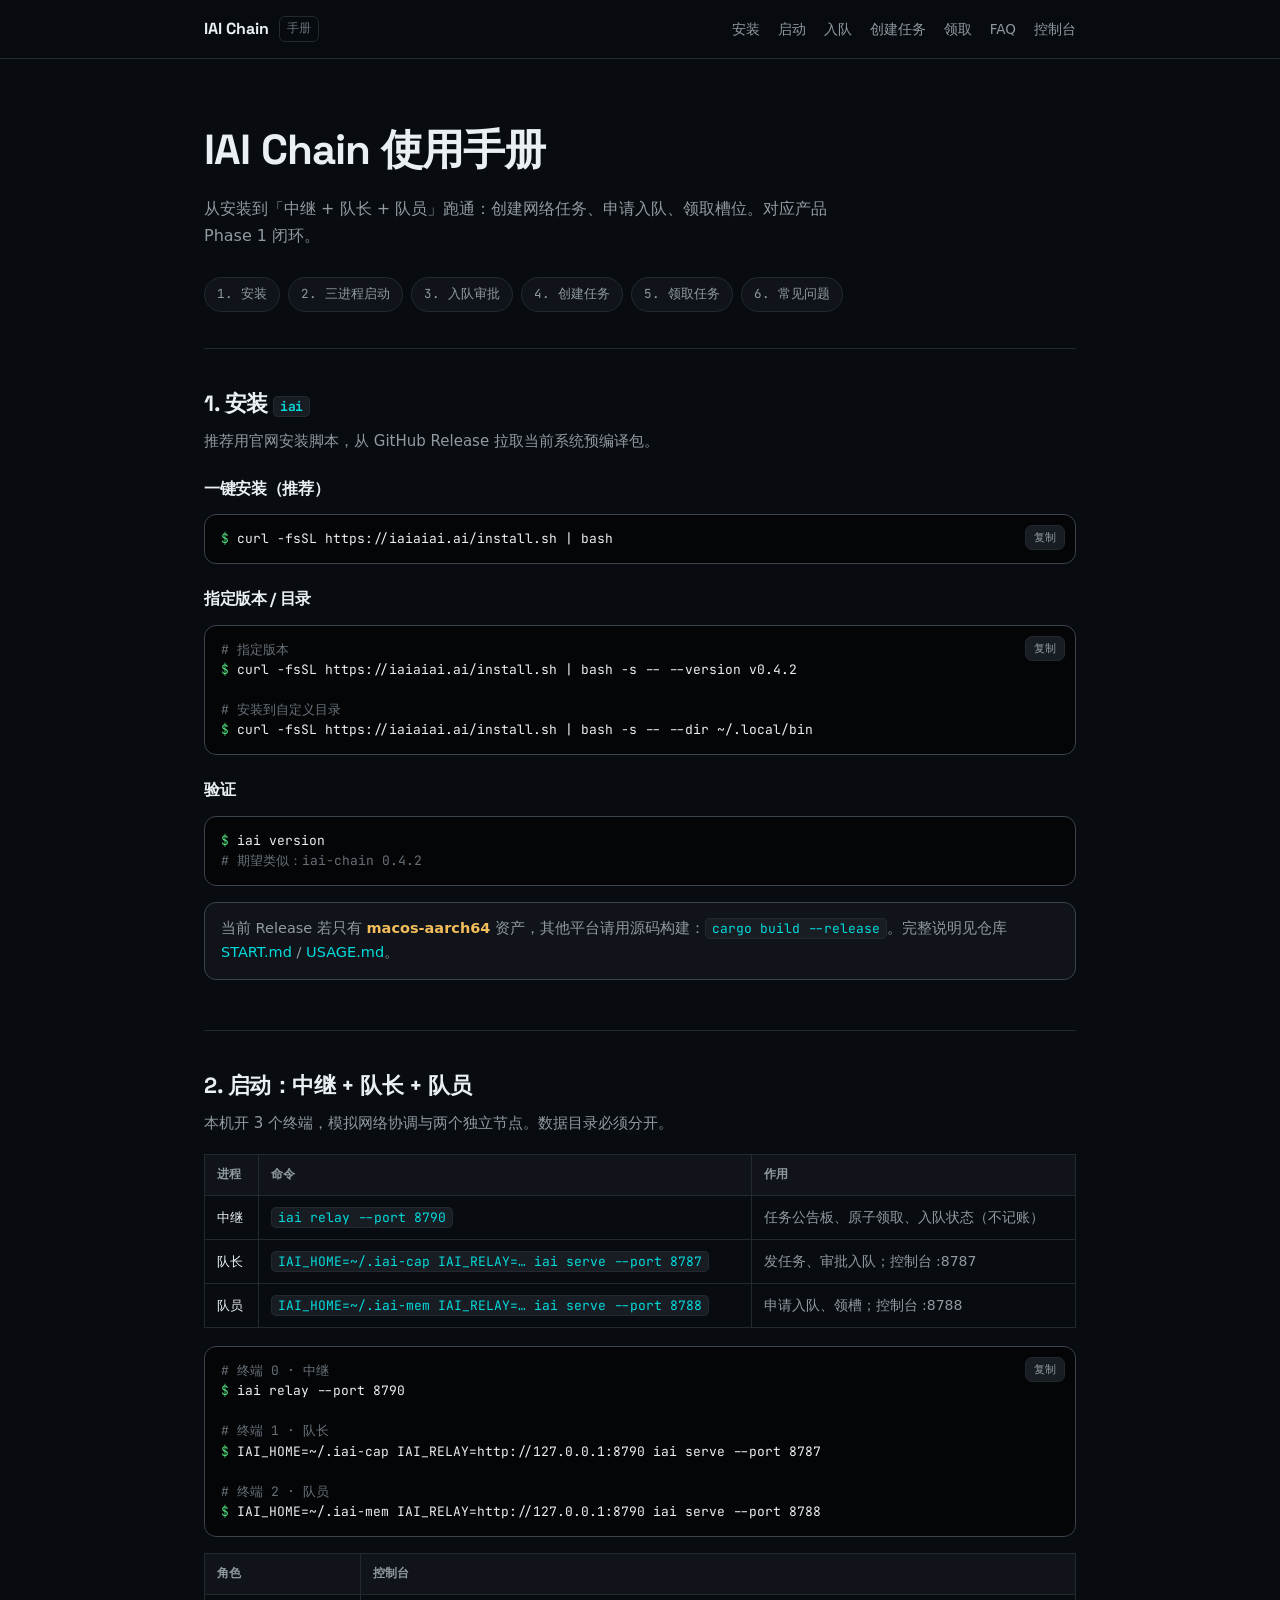
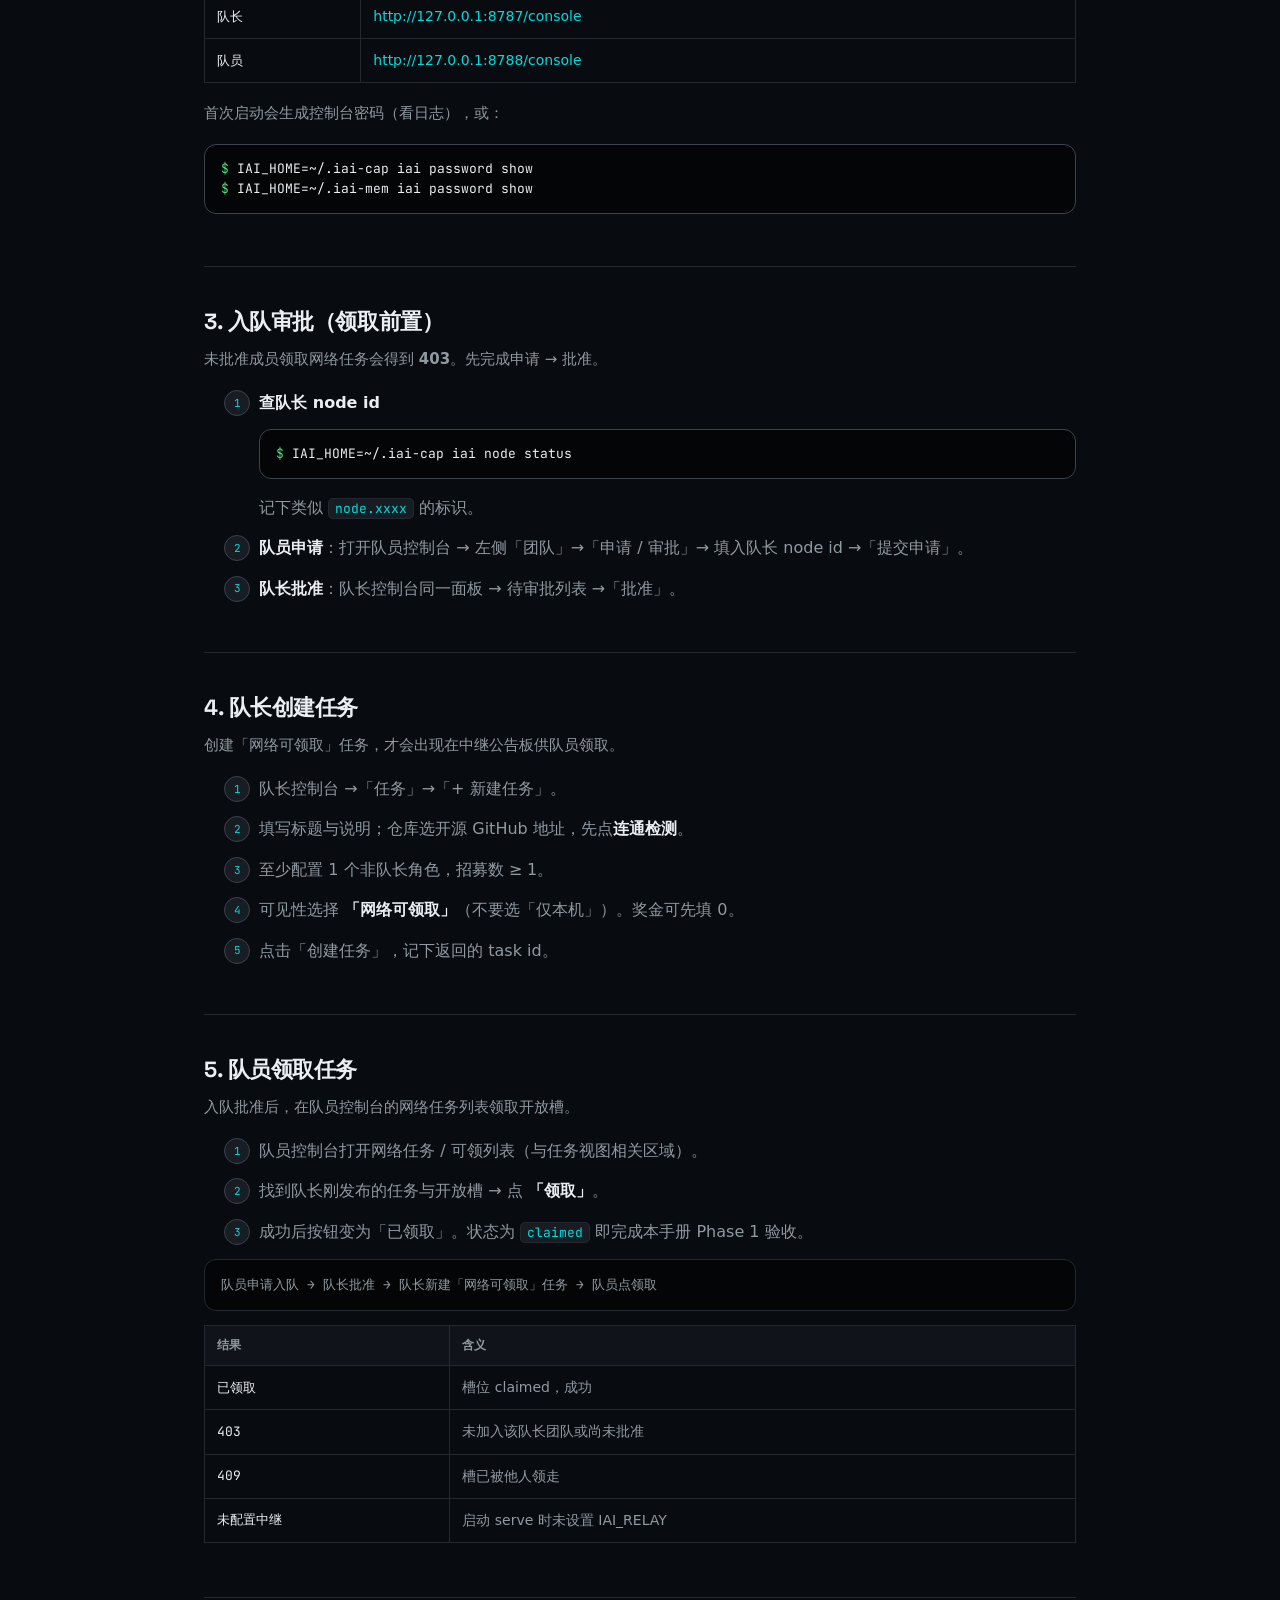
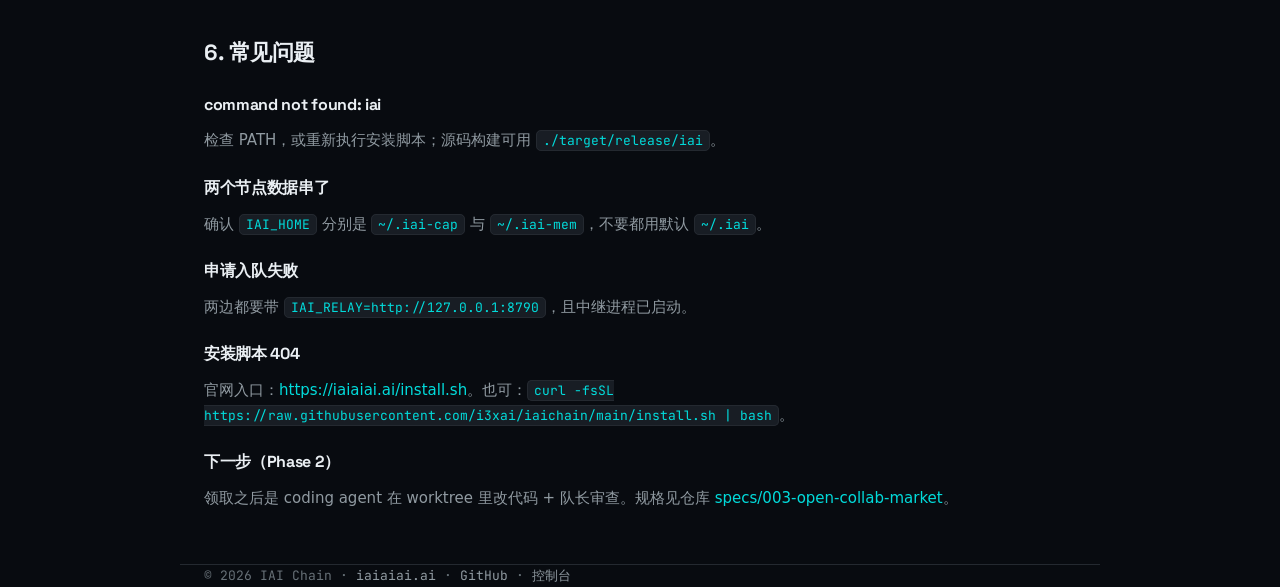
==== web/docs/index.html @ 1109150e "docs: 官网使用手册页 /docs/ 与阿里云部署脚本 Co-authored-by: Cursor <cursoragent@cursor.com>" ====
<!doctype html>
<html lang="zh-CN">
<head>
<meta charset="utf-8" />
<meta name="viewport" content="width=device-width, initial-scale=1" />
<title>使用手册 · IAI Chain</title>
<link rel="icon" type="image/x-icon" href="/favicon.ico">
<link rel="preconnect" href="https://fonts.googleapis.com">
<link rel="preconnect" href="https://fonts.gstatic.com" crossorigin>
<link href="https://fonts.googleapis.com/css2?family=Space+Grotesk:wght@500;600;700&family=JetBrains+Mono:wght@400;500;700&display=swap" rel="stylesheet">
<style>
:root{
  --bg:oklch(15% 0.012 255);--bg-deep:oklch(11% 0.01 255);--surface:oklch(19% 0.014 255);
  --surface-2:oklch(23% 0.016 255);--fg:oklch(95% 0.008 240);--muted:oklch(68% 0.015 240);
  --faint:oklch(54% 0.015 240);--border:oklch(28% 0.014 255);--border-bright:oklch(38% 0.02 255);
  --accent:oklch(80% 0.15 195);--gold:oklch(83% 0.13 80);--green:oklch(80% 0.18 150);
  --red:oklch(68% 0.19 25);
  --font-display:"Space Grotesk",-apple-system,BlinkMacSystemFont,"PingFang SC","Microsoft YaHei",system-ui,sans-serif;
  --font-body:-apple-system,BlinkMacSystemFont,"Segoe UI","PingFang SC","Microsoft YaHei",system-ui,sans-serif;
  --font-mono:"JetBrains Mono","SF Mono",ui-monospace,Menlo,Consolas,monospace;
  --maxw:920px;
}
*{box-sizing:border-box;margin:0;padding:0}
html{scroll-behavior:smooth}
body{background:var(--bg);color:var(--fg);font-family:var(--font-body);font-size:16px;line-height:1.65;-webkit-font-smoothing:antialiased}
a{color:var(--accent);text-decoration:none}
a:hover{filter:brightness(1.1)}
.wrap{max-width:var(--maxw);margin:0 auto;padding:0 24px}
.mono{font-family:var(--font-mono)}
h1,h2,h3{font-family:var(--font-display);font-weight:700;letter-spacing:-.02em}
header{position:sticky;top:0;z-index:20;backdrop-filter:blur(14px);background:oklch(15% 0.012 255 / .82);border-bottom:1px solid var(--border)}
nav{display:flex;align-items:center;gap:16px;height:58px}
.brand{display:flex;align-items:center;gap:10px;font-family:var(--font-display);font-weight:700;color:var(--fg)}
.brand span{color:var(--faint);font-size:12px;font-family:var(--font-mono);border:1px solid var(--border);border-radius:6px;padding:2px 7px;font-weight:500}
.nav-links{display:flex;gap:18px;margin-left:auto;flex-wrap:wrap}
.nav-links a{color:var(--muted);font-size:13.5px}
.nav-links a:hover{color:var(--fg)}
.hero{padding:56px 0 28px}
.hero h1{font-size:clamp(28px,5vw,42px);margin-bottom:12px}
.hero p{color:var(--muted);max-width:640px}
.toc{display:flex;flex-wrap:wrap;gap:8px;margin:28px 0 8px}
.toc a{font-size:12.5px;font-family:var(--font-mono);color:var(--muted);border:1px solid var(--border);border-radius:999px;padding:6px 12px;background:var(--surface)}
.toc a:hover{border-color:var(--accent);color:var(--accent)}
section{padding:36px 0;border-top:1px solid var(--border)}
section h2{font-size:22px;margin-bottom:8px}
section .lead{color:var(--muted);margin-bottom:18px;font-size:15px}
h3{font-size:16px;margin:22px 0 10px;color:var(--fg)}
ol,ul{padding-left:1.25rem;color:var(--muted);margin:10px 0}
li{margin:6px 0}
li strong{color:var(--fg);font-weight:600}
pre,code{font-family:var(--font-mono)}
pre{background:var(--bg-deep);border:1px solid var(--border-bright);border-radius:12px;padding:14px 16px;overflow-x:auto;font-size:13px;line-height:1.55;color:var(--fg);margin:12px 0 16px;position:relative}
pre .pmt{color:var(--green)}
pre .cmt{color:var(--faint)}
code.inline{background:var(--surface-2);border:1px solid var(--border);border-radius:5px;padding:1px 6px;font-size:13px;color:var(--accent)}
.table{width:100%;border-collapse:collapse;font-size:14px;margin:12px 0 18px}
.table th,.table td{border:1px solid var(--border);padding:10px 12px;text-align:left}
.table th{background:var(--surface);color:var(--muted);font-weight:600;font-size:12px;font-family:var(--font-mono)}
.table td{color:var(--muted)}
.table td:first-child{color:var(--fg);font-family:var(--font-mono);font-size:13px;white-space:nowrap}
.callout{border:1px solid var(--border-bright);background:var(--surface);border-radius:12px;padding:14px 16px;margin:14px 0;color:var(--muted);font-size:14.5px}
.callout strong{color:var(--gold)}
.steps{counter-reset:step}
.steps li{list-style:none;position:relative;padding-left:2.2rem;margin:14px 0}
.steps li::before{counter-increment:step;content:counter(step);position:absolute;left:0;top:0;width:1.5rem;height:1.5rem;border-radius:50%;background:var(--surface-2);border:1px solid var(--border-bright);display:flex;align-items:center;justify-content:center;font-family:var(--font-mono);font-size:11px;color:var(--accent)}
.flow{font-family:var(--font-mono);font-size:13px;color:var(--muted);background:var(--bg-deep);border:1px solid var(--border);border-radius:12px;padding:14px 16px;margin:14px 0;overflow-x:auto;white-space:pre}
footer{border-top:1px solid var(--border);padding:28px 0 48px;color:var(--faint);font-size:13px;font-family:var(--font-mono)}
footer a{color:var(--muted)}
.copy-btn{position:absolute;top:10px;right:10px;background:var(--surface-2);border:1px solid var(--border);color:var(--muted);border-radius:7px;padding:4px 8px;font-size:11px;font-family:var(--font-mono);cursor:pointer}
.copy-btn:hover{color:var(--accent);border-color:var(--accent)}
@media(max-width:720px){.nav-links{display:none}}
</style>
</head>
<body>
<header>
  <nav class="wrap">
    <a class="brand" href="/">IAI Chain <span>手册</span></a>
    <div class="nav-links">
      <a href="#install">安装</a>
      <a href="#start">启动</a>
      <a href="#join">入队</a>
      <a href="#create">创建任务</a>
      <a href="#claim">领取</a>
      <a href="#faq">FAQ</a>
      <a href="/console">控制台</a>
    </div>
  </nav>
</header>

<main class="wrap">
  <div class="hero">
    <h1>IAI Chain 使用手册</h1>
    <p>从安装到「中继 + 队长 + 队员」跑通：创建网络任务、申请入队、领取槽位。对应产品 Phase 1 闭环。</p>
    <div class="toc">
      <a href="#install">1. 安装</a>
      <a href="#start">2. 三进程启动</a>
      <a href="#join">3. 入队审批</a>
      <a href="#create">4. 创建任务</a>
      <a href="#claim">5. 领取任务</a>
      <a href="#faq">6. 常见问题</a>
    </div>
  </div>

  <section id="install">
    <h2>1. 安装 <code class="inline">iai</code></h2>
    <p class="lead">推荐用官网安装脚本，从 GitHub Release 拉取当前系统预编译包。</p>

    <h3>一键安装（推荐）</h3>
<pre><button class="copy-btn" type="button" data-copy="curl -fsSL https://iaiaiai.ai/install.sh | bash">复制</button><span class="pmt">$</span> curl -fsSL https://iaiaiai.ai/install.sh | bash</pre>

    <h3>指定版本 / 目录</h3>
<pre><button class="copy-btn" type="button" data-copy="curl -fsSL https://iaiaiai.ai/install.sh | bash -s -- --version v0.4.2">复制</button><span class="cmt"># 指定版本</span>
<span class="pmt">$</span> curl -fsSL https://iaiaiai.ai/install.sh | bash -s -- --version v0.4.2

<span class="cmt"># 安装到自定义目录</span>
<span class="pmt">$</span> curl -fsSL https://iaiaiai.ai/install.sh | bash -s -- --dir ~/.local/bin</pre>

    <h3>验证</h3>
<pre><span class="pmt">$</span> iai version
<span class="cmt"># 期望类似：iai-chain 0.4.2</span></pre>

    <div class="callout">当前 Release 若只有 <strong>macos-aarch64</strong> 资产，其他平台请用源码构建：<code class="inline">cargo build --release</code>。完整说明见仓库 <a href="https://github.com/i3xai/iaichain/blob/main/START.md">START.md</a> / <a href="https://github.com/i3xai/iaichain/blob/main/USAGE.md">USAGE.md</a>。</div>
  </section>

  <section id="start">
    <h2>2. 启动：中继 + 队长 + 队员</h2>
    <p class="lead">本机开 3 个终端，模拟网络协调与两个独立节点。数据目录必须分开。</p>

    <table class="table">
      <thead><tr><th>进程</th><th>命令</th><th>作用</th></tr></thead>
      <tbody>
        <tr><td>中继</td><td><code class="inline">iai relay --port 8790</code></td><td>任务公告板、原子领取、入队状态（不记账）</td></tr>
        <tr><td>队长</td><td><code class="inline">IAI_HOME=~/.iai-cap IAI_RELAY=… iai serve --port 8787</code></td><td>发任务、审批入队；控制台 :8787</td></tr>
        <tr><td>队员</td><td><code class="inline">IAI_HOME=~/.iai-mem IAI_RELAY=… iai serve --port 8788</code></td><td>申请入队、领槽；控制台 :8788</td></tr>
      </tbody>
    </table>

<pre><button class="copy-btn" type="button" data-copy="iai relay --port 8790">复制</button><span class="cmt"># 终端 0 · 中继</span>
<span class="pmt">$</span> iai relay --port 8790

<span class="cmt"># 终端 1 · 队长</span>
<span class="pmt">$</span> IAI_HOME=~/.iai-cap IAI_RELAY=http://127.0.0.1:8790 iai serve --port 8787

<span class="cmt"># 终端 2 · 队员</span>
<span class="pmt">$</span> IAI_HOME=~/.iai-mem IAI_RELAY=http://127.0.0.1:8790 iai serve --port 8788</pre>

    <table class="table">
      <thead><tr><th>角色</th><th>控制台</th></tr></thead>
      <tbody>
        <tr><td>队长</td><td><a href="http://127.0.0.1:8787/console">http://127.0.0.1:8787/console</a></td></tr>
        <tr><td>队员</td><td><a href="http://127.0.0.1:8788/console">http://127.0.0.1:8788/console</a></td></tr>
      </tbody>
    </table>

    <p class="lead" style="margin-top:8px">首次启动会生成控制台密码（看日志），或：</p>
<pre><span class="pmt">$</span> IAI_HOME=~/.iai-cap iai password show
<span class="pmt">$</span> IAI_HOME=~/.iai-mem iai password show</pre>
  </section>

  <section id="join">
    <h2>3. 入队审批（领取前置）</h2>
    <p class="lead">未批准成员领取网络任务会得到 <strong>403</strong>。先完成申请 → 批准。</p>
    <ol class="steps">
      <li><strong>查队长 node id</strong>
<pre><span class="pmt">$</span> IAI_HOME=~/.iai-cap iai node status</pre>
        记下类似 <code class="inline">node.xxxx</code> 的标识。
      </li>
      <li><strong>队员申请</strong>：打开队员控制台 → 左侧「团队」→「申请 / 审批」→ 填入队长 node id →「提交申请」。</li>
      <li><strong>队长批准</strong>：队长控制台同一面板 → 待审批列表 →「批准」。</li>
    </ol>
  </section>

  <section id="create">
    <h2>4. 队长创建任务</h2>
    <p class="lead">创建「网络可领取」任务，才会出现在中继公告板供队员领取。</p>
    <ol class="steps">
      <li>队长控制台 →「任务」→「+ 新建任务」。</li>
      <li>填写标题与说明；仓库选开源 GitHub 地址，先点<strong>连通检测</strong>。</li>
      <li>至少配置 1 个非队长角色，招募数 ≥ 1。</li>
      <li>可见性选择 <strong>「网络可领取」</strong>（不要选「仅本机」）。奖金可先填 0。</li>
      <li>点击「创建任务」，记下返回的 task id。</li>
    </ol>
  </section>

  <section id="claim">
    <h2>5. 队员领取任务</h2>
    <p class="lead">入队批准后，在队员控制台的网络任务列表领取开放槽。</p>
    <ol class="steps">
      <li>队员控制台打开网络任务 / 可领列表（与任务视图相关区域）。</li>
      <li>找到队长刚发布的任务与开放槽 → 点 <strong>「领取」</strong>。</li>
      <li>成功后按钮变为「已领取」。状态为 <code class="inline">claimed</code> 即完成本手册 Phase 1 验收。</li>
    </ol>

    <div class="flow">队员申请入队 → 队长批准 → 队长新建「网络可领取」任务 → 队员点领取</div>

    <table class="table">
      <thead><tr><th>结果</th><th>含义</th></tr></thead>
      <tbody>
        <tr><td>已领取</td><td>槽位 claimed，成功</td></tr>
        <tr><td>403</td><td>未加入该队长团队或尚未批准</td></tr>
        <tr><td>409</td><td>槽已被他人领走</td></tr>
        <tr><td>未配置中继</td><td>启动 serve 时未设置 IAI_RELAY</td></tr>
      </tbody>
    </table>
  </section>

  <section id="faq">
    <h2>6. 常见问题</h2>
    <h3>command not found: iai</h3>
    <p class="lead">检查 PATH，或重新执行安装脚本；源码构建可用 <code class="inline">./target/release/iai</code>。</p>

    <h3>两个节点数据串了</h3>
    <p class="lead">确认 <code class="inline">IAI_HOME</code> 分别是 <code class="inline">~/.iai-cap</code> 与 <code class="inline">~/.iai-mem</code>，不要都用默认 <code class="inline">~/.iai</code>。</p>

    <h3>申请入队失败</h3>
    <p class="lead">两边都要带 <code class="inline">IAI_RELAY=http://127.0.0.1:8790</code>，且中继进程已启动。</p>

    <h3>安装脚本 404</h3>
    <p class="lead">官网入口：<a href="https://iaiaiai.ai/install.sh">https://iaiaiai.ai/install.sh</a>。也可：<code class="inline">curl -fsSL https://raw.githubusercontent.com/i3xai/iaichain/main/install.sh | bash</code>。</p>

    <h3>下一步（Phase 2）</h3>
    <p class="lead">领取之后是 coding agent 在 worktree 里改代码 + 队长审查。规格见仓库 <a href="https://github.com/i3xai/iaichain/tree/main/specs/003-open-collab-market">specs/003-open-collab-market</a>。</p>
  </section>
</main>

<footer class="wrap">
  <div>© 2026 IAI Chain · <a href="/">iaiaiai.ai</a> · <a href="https://github.com/i3xai/iaichain">GitHub</a> · <a href="/console">控制台</a></div>
</footer>

<script>
document.querySelectorAll(".copy-btn").forEach(function (btn) {
  btn.addEventListener("click", function () {
    var t = btn.getAttribute("data-copy") || "";
    navigator.clipboard.writeText(t).then(function () {
      var old = btn.textContent;
      btn.textContent = "已复制";
      setTimeout(function () { btn.textContent = old; }, 1200);
    });
  });
});
</script>
</body>
</html>
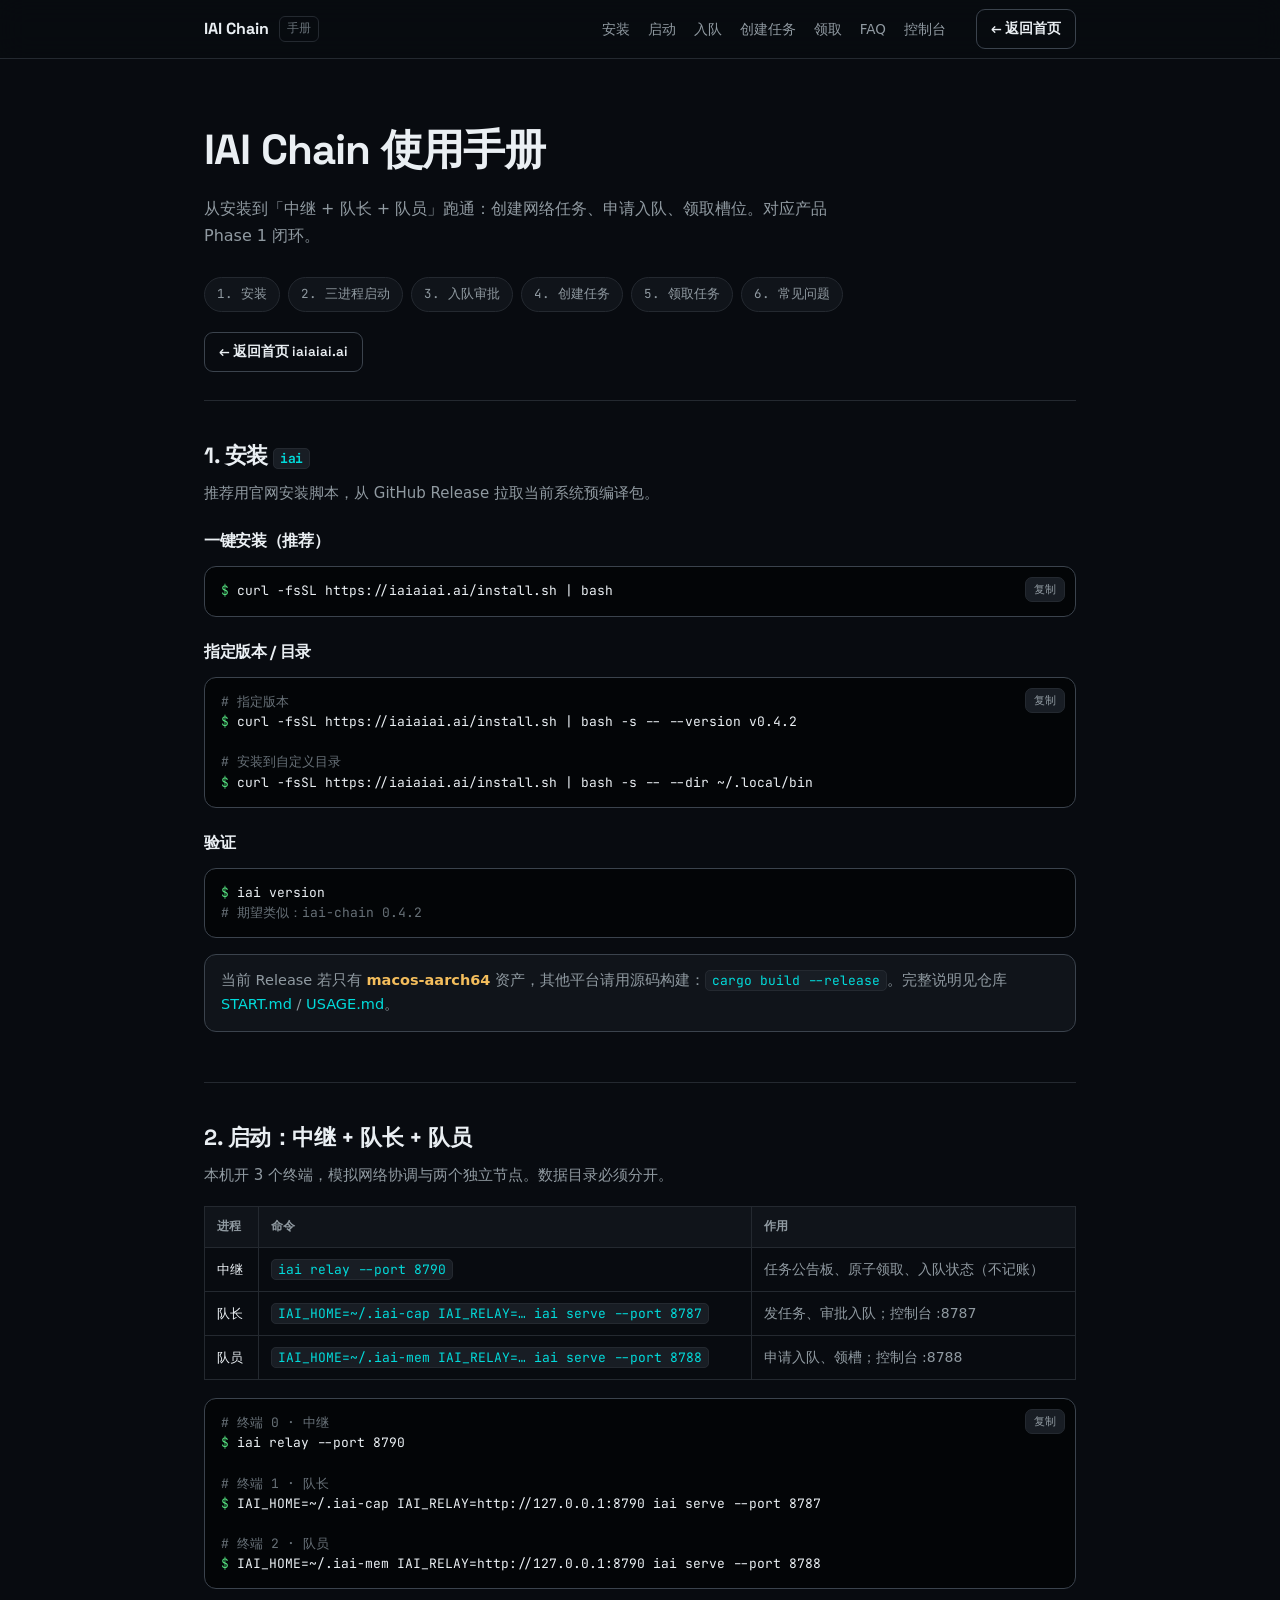
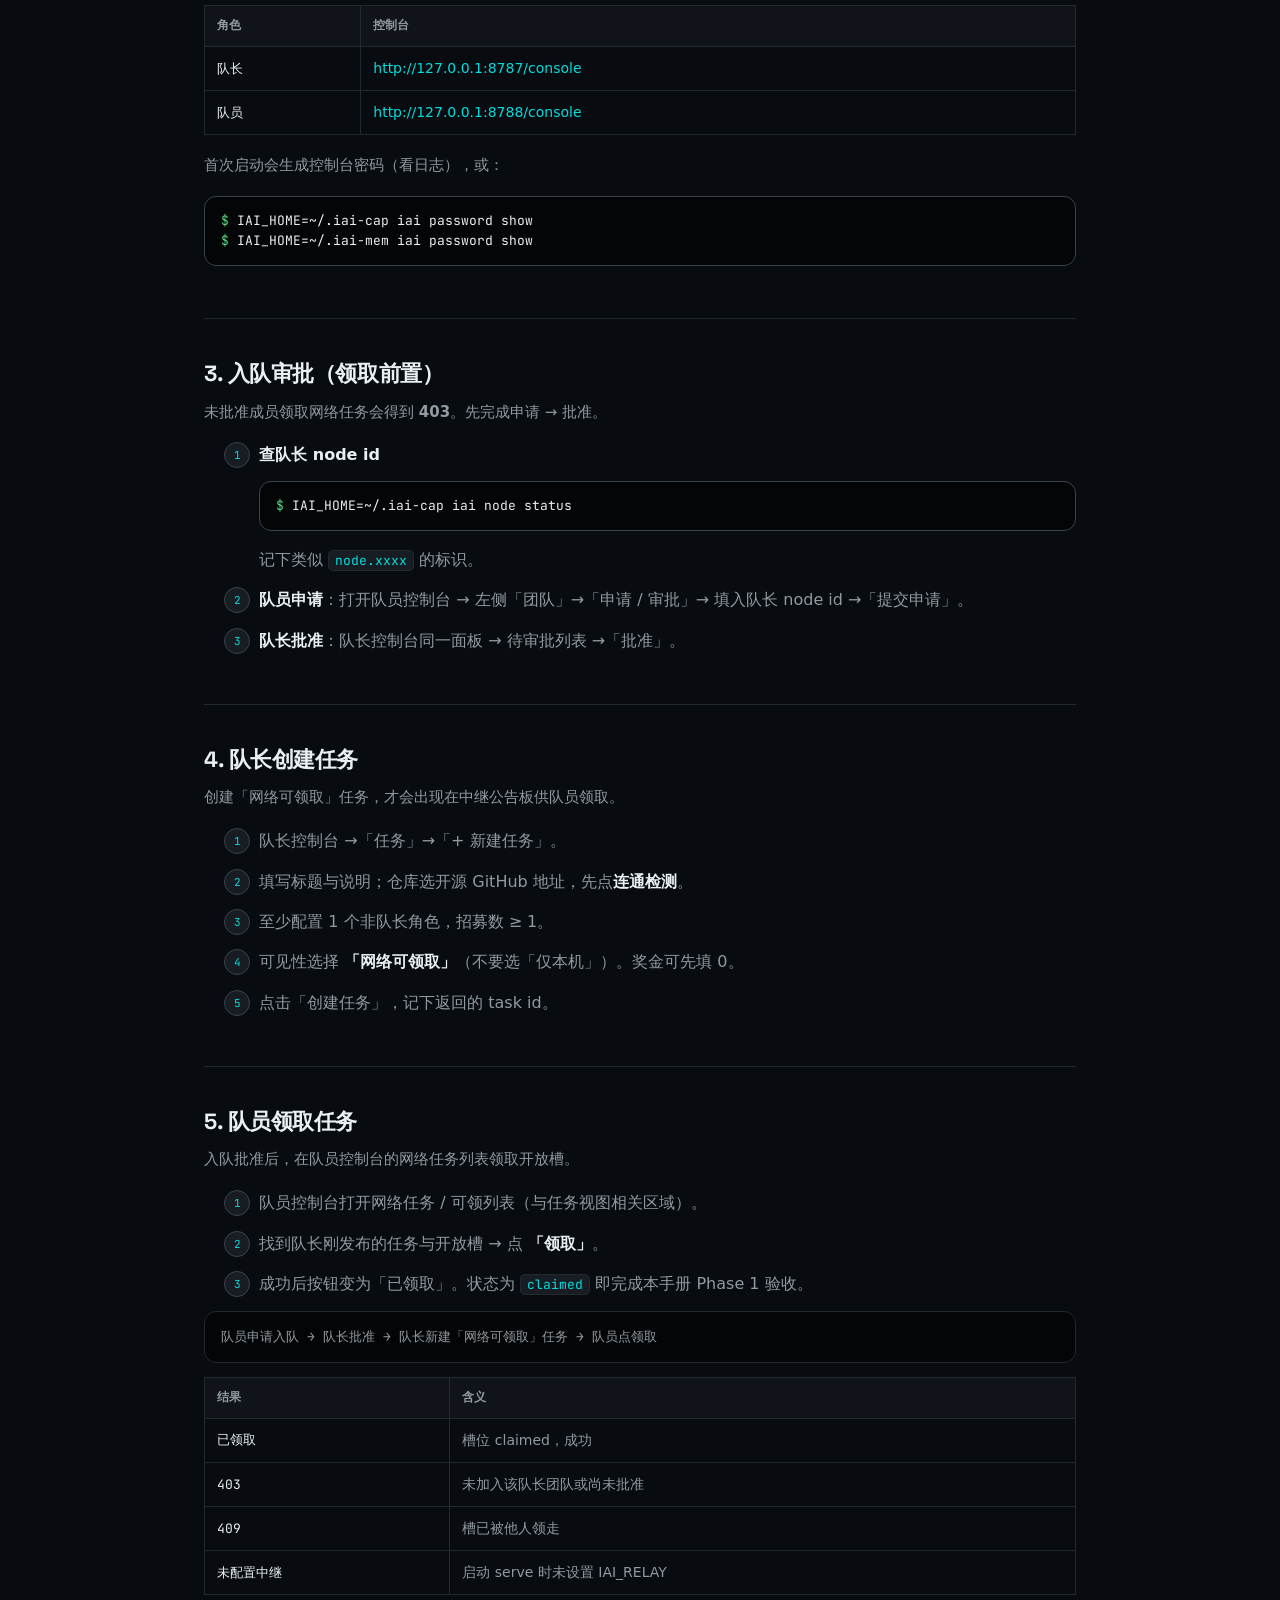
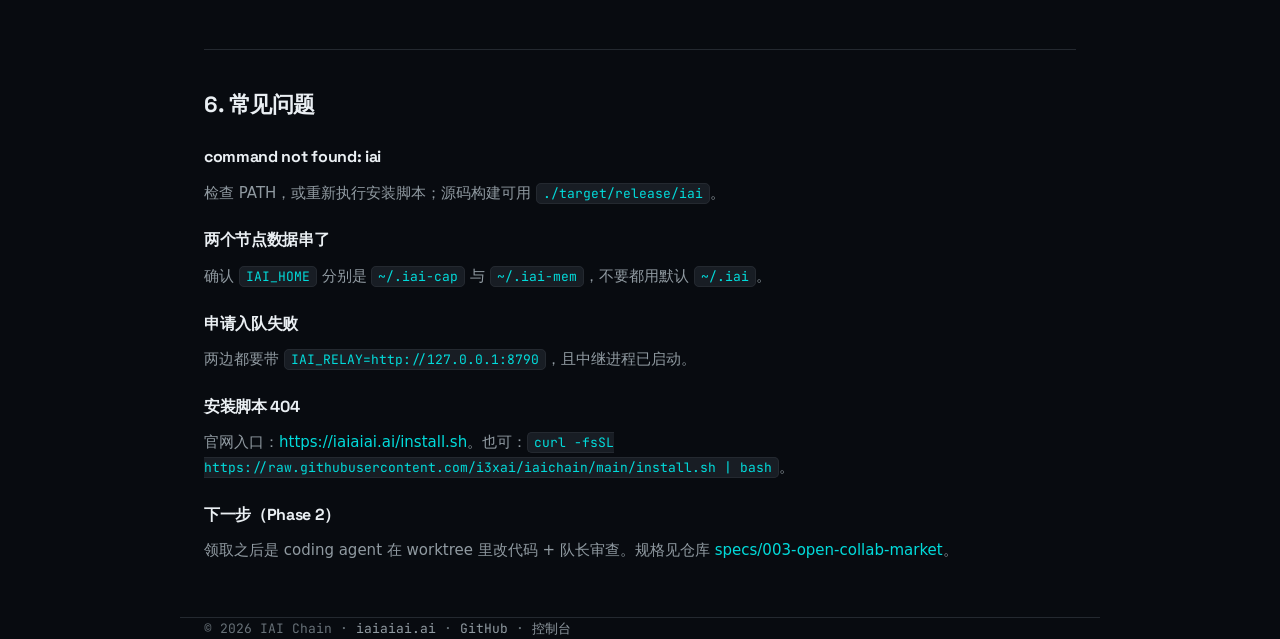
==== commit b3e40351: "fix(docs): 手册页增加返回首页按钮 Co-authored-by: Cursor <cursoragent@cursor.com>" ====
--- a/web/docs/index.html
+++ b/web/docs/index.html
@@ -35,6 +35,8 @@
 .nav-links{display:flex;gap:18px;margin-left:auto;flex-wrap:wrap}
 .nav-links a{color:var(--muted);font-size:13.5px}
 .nav-links a:hover{color:var(--fg)}
+.btn-home{display:inline-flex;align-items:center;gap:6px;margin-left:14px;border:1px solid var(--border-bright);border-radius:9px;padding:8px 14px;font-family:var(--font-display);font-size:13.5px;font-weight:600;color:var(--fg);background:transparent;white-space:nowrap;transition:.15s}
+.btn-home:hover{border-color:var(--accent);color:var(--accent)}
 .hero{padding:56px 0 28px}
 .hero h1{font-size:clamp(28px,5vw,42px);margin-bottom:12px}
 .hero p{color:var(--muted);max-width:640px}
@@ -68,7 +70,7 @@
 footer a{color:var(--muted)}
 .copy-btn{position:absolute;top:10px;right:10px;background:var(--surface-2);border:1px solid var(--border);color:var(--muted);border-radius:7px;padding:4px 8px;font-size:11px;font-family:var(--font-mono);cursor:pointer}
 .copy-btn:hover{color:var(--accent);border-color:var(--accent)}
-@media(max-width:720px){.nav-links{display:none}}
+@media(max-width:720px){.nav-links{display:none}.btn-home{margin-left:auto}}
 </style>
 </head>
 <body>
@@ -84,6 +86,7 @@
       <a href="#faq">FAQ</a>
       <a href="/console">控制台</a>
     </div>
+    <a class="btn-home" href="/">← 返回首页</a>
   </nav>
 </header>
 
@@ -99,6 +102,7 @@
       <a href="#claim">5. 领取任务</a>
       <a href="#faq">6. 常见问题</a>
     </div>
+    <p style="margin-top:20px"><a class="btn-home" href="/" style="margin-left:0">← 返回首页 iaiaiai.ai</a></p>
   </div>
 
   <section id="install">
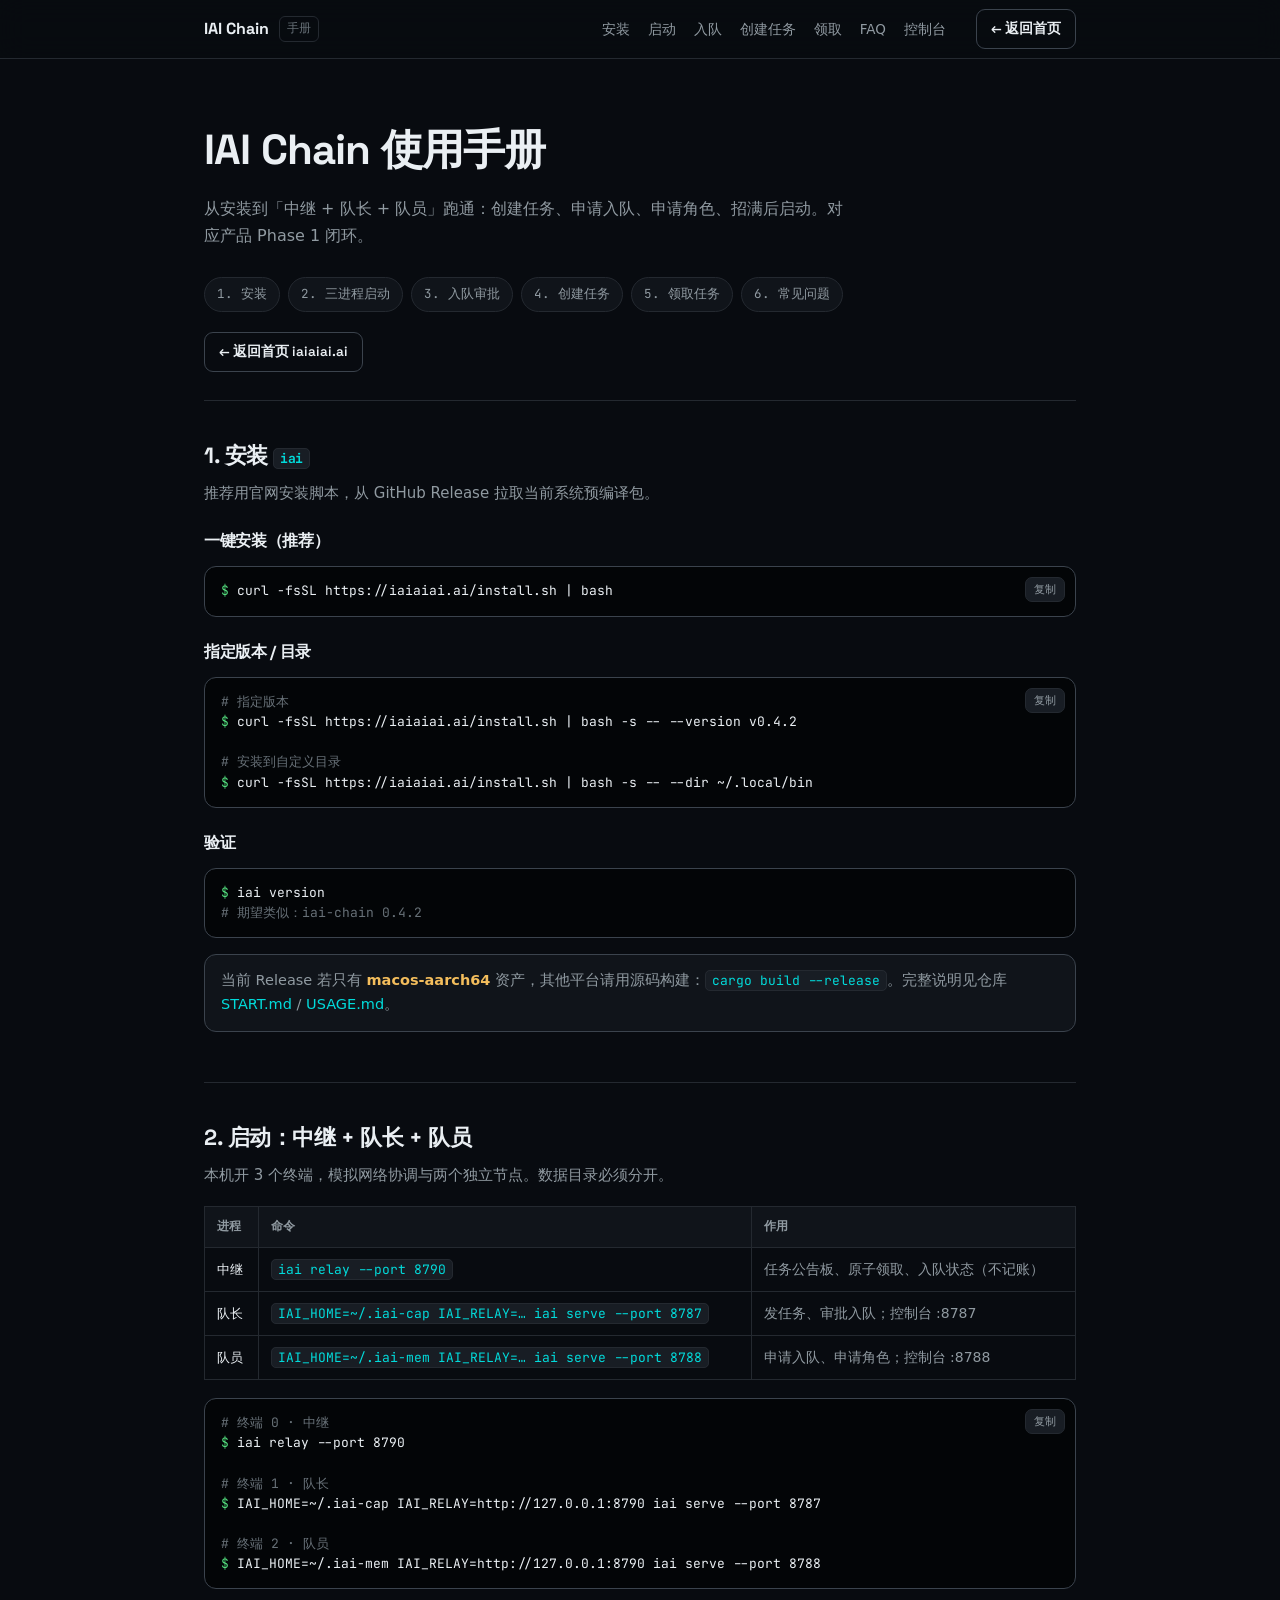
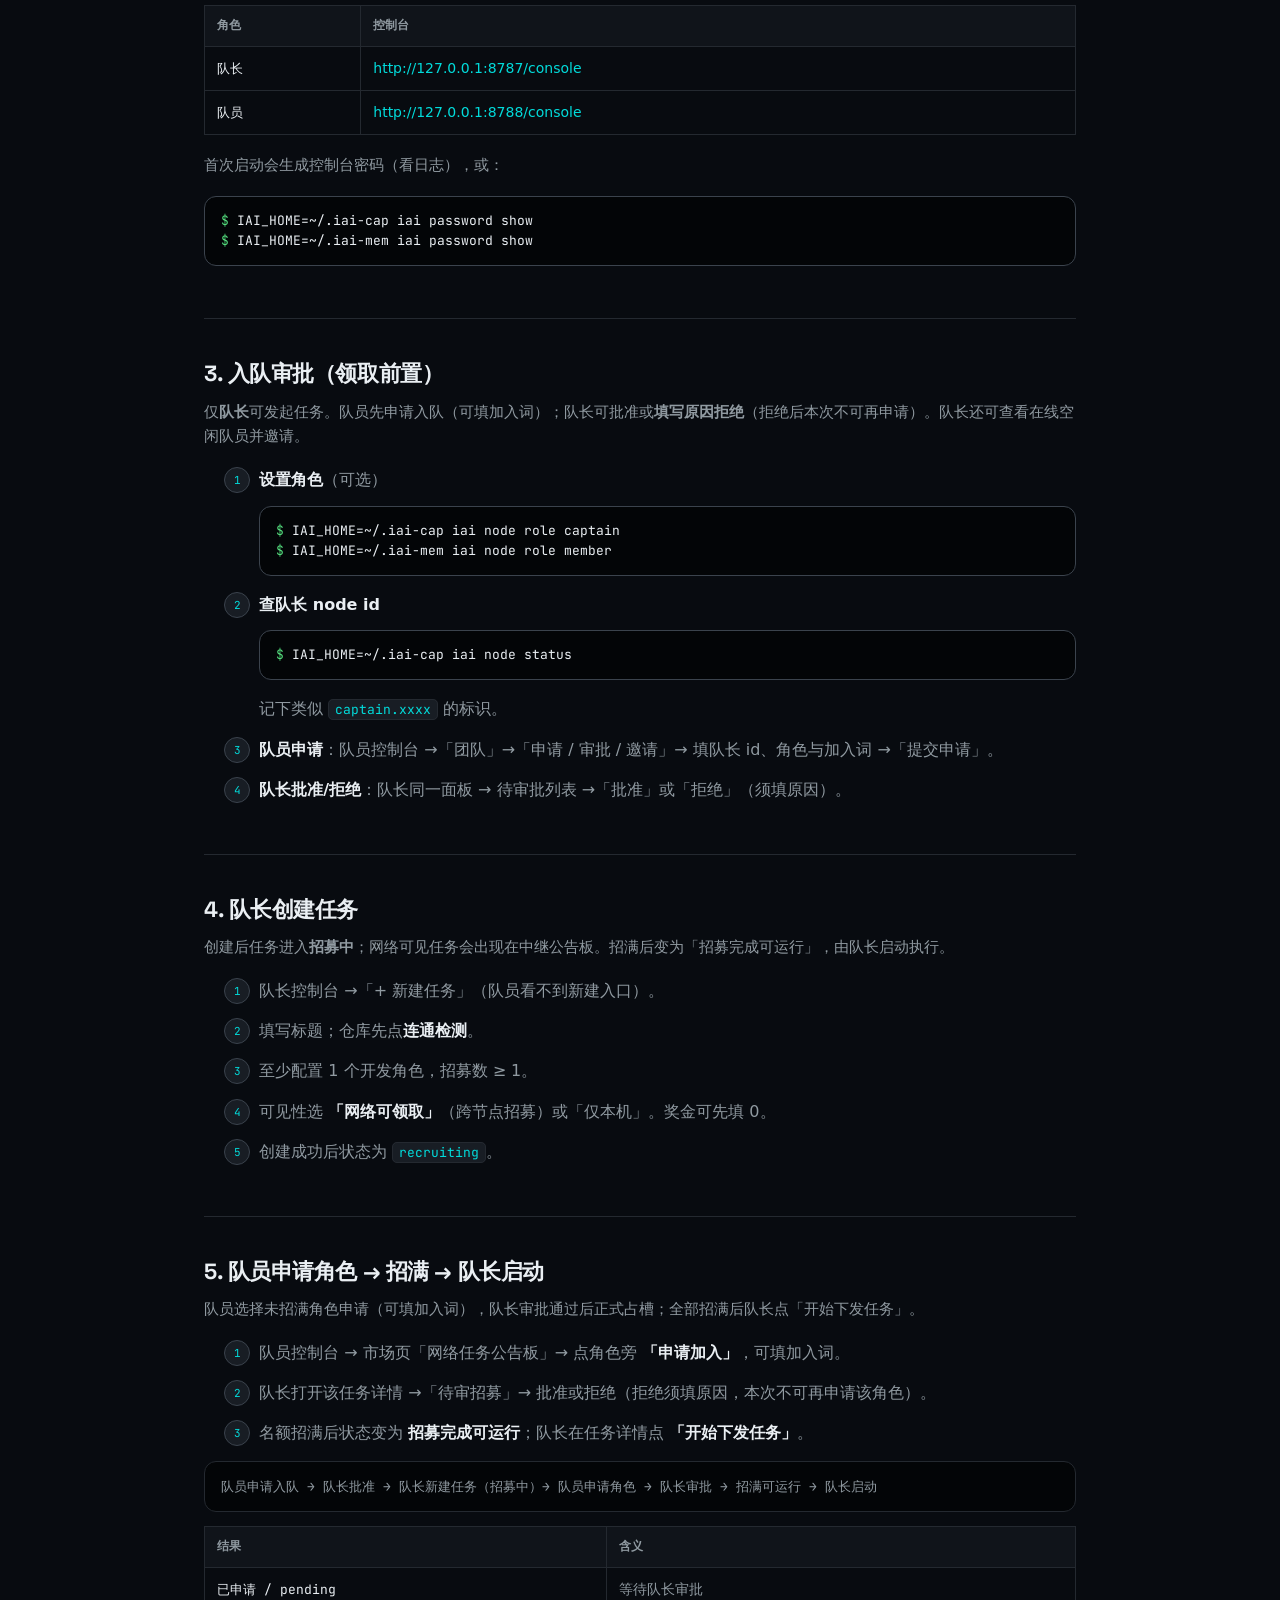
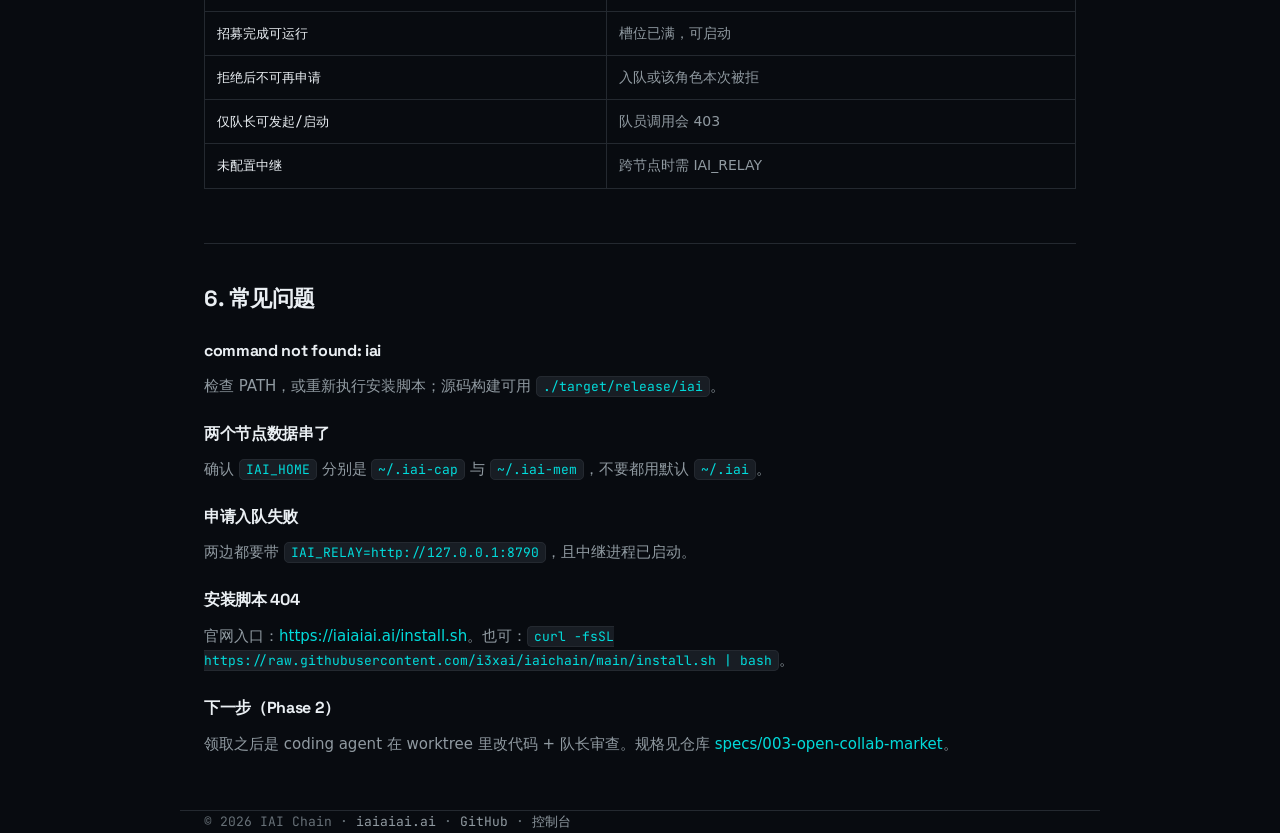
==== commit 9d548edd: "feat: 队长招募审批与 ready_to_run 启动流程 仅队长可发起任务；队员申请入队/角色可填加入词；拒绝须填原因且不可再申请；招满后队长启动执行。发版 v0.4.3。  Co-author" ====
--- a/web/docs/index.html
+++ b/web/docs/index.html
@@ -93,7 +93,7 @@
 <main class="wrap">
   <div class="hero">
     <h1>IAI Chain 使用手册</h1>
-    <p>从安装到「中继 + 队长 + 队员」跑通：创建网络任务、申请入队、领取槽位。对应产品 Phase 1 闭环。</p>
+    <p>从安装到「中继 + 队长 + 队员」跑通：创建任务、申请入队、申请角色、招满后启动。对应产品 Phase 1 闭环。</p>
     <div class="toc">
       <a href="#install">1. 安装</a>
       <a href="#start">2. 三进程启动</a>
@@ -135,7 +135,7 @@
       <tbody>
         <tr><td>中继</td><td><code class="inline">iai relay --port 8790</code></td><td>任务公告板、原子领取、入队状态（不记账）</td></tr>
         <tr><td>队长</td><td><code class="inline">IAI_HOME=~/.iai-cap IAI_RELAY=… iai serve --port 8787</code></td><td>发任务、审批入队；控制台 :8787</td></tr>
-        <tr><td>队员</td><td><code class="inline">IAI_HOME=~/.iai-mem IAI_RELAY=… iai serve --port 8788</code></td><td>申请入队、领槽；控制台 :8788</td></tr>
+        <tr><td>队员</td><td><code class="inline">IAI_HOME=~/.iai-mem IAI_RELAY=… iai serve --port 8788</code></td><td>申请入队、申请角色；控制台 :8788</td></tr>
       </tbody>
     </table>
 
@@ -163,47 +163,52 @@
 
   <section id="join">
     <h2>3. 入队审批（领取前置）</h2>
-    <p class="lead">未批准成员领取网络任务会得到 <strong>403</strong>。先完成申请 → 批准。</p>
+    <p class="lead">仅<strong>队长</strong>可发起任务。队员先申请入队（可填加入词）；队长可批准或<strong>填写原因拒绝</strong>（拒绝后本次不可再申请）。队长还可查看在线空闲队员并邀请。</p>
     <ol class="steps">
+      <li><strong>设置角色</strong>（可选）
+<pre><span class="pmt">$</span> IAI_HOME=~/.iai-cap iai node role captain
+<span class="pmt">$</span> IAI_HOME=~/.iai-mem iai node role member</pre>
+      </li>
       <li><strong>查队长 node id</strong>
 <pre><span class="pmt">$</span> IAI_HOME=~/.iai-cap iai node status</pre>
-        记下类似 <code class="inline">node.xxxx</code> 的标识。
+        记下类似 <code class="inline">captain.xxxx</code> 的标识。
       </li>
-      <li><strong>队员申请</strong>：打开队员控制台 → 左侧「团队」→「申请 / 审批」→ 填入队长 node id →「提交申请」。</li>
-      <li><strong>队长批准</strong>：队长控制台同一面板 → 待审批列表 →「批准」。</li>
+      <li><strong>队员申请</strong>：队员控制台 →「团队」→「申请 / 审批 / 邀请」→ 填队长 id、角色与加入词 →「提交申请」。</li>
+      <li><strong>队长批准/拒绝</strong>：队长同一面板 → 待审批列表 →「批准」或「拒绝」（须填原因）。</li>
     </ol>
   </section>
 
   <section id="create">
     <h2>4. 队长创建任务</h2>
-    <p class="lead">创建「网络可领取」任务，才会出现在中继公告板供队员领取。</p>
+    <p class="lead">创建后任务进入<strong>招募中</strong>；网络可见任务会出现在中继公告板。招满后变为「招募完成可运行」，由队长启动执行。</p>
     <ol class="steps">
-      <li>队长控制台 →「任务」→「+ 新建任务」。</li>
-      <li>填写标题与说明；仓库选开源 GitHub 地址，先点<strong>连通检测</strong>。</li>
-      <li>至少配置 1 个非队长角色，招募数 ≥ 1。</li>
-      <li>可见性选择 <strong>「网络可领取」</strong>（不要选「仅本机」）。奖金可先填 0。</li>
-      <li>点击「创建任务」，记下返回的 task id。</li>
+      <li>队长控制台 →「+ 新建任务」（队员看不到新建入口）。</li>
+      <li>填写标题；仓库先点<strong>连通检测</strong>。</li>
+      <li>至少配置 1 个开发角色，招募数 ≥ 1。</li>
+      <li>可见性选 <strong>「网络可领取」</strong>（跨节点招募）或「仅本机」。奖金可先填 0。</li>
+      <li>创建成功后状态为 <code class="inline">recruiting</code>。</li>
     </ol>
   </section>
 
   <section id="claim">
-    <h2>5. 队员领取任务</h2>
-    <p class="lead">入队批准后，在队员控制台的网络任务列表领取开放槽。</p>
+    <h2>5. 队员申请角色 → 招满 → 队长启动</h2>
+    <p class="lead">队员选择未招满角色申请（可填加入词），队长审批通过后正式占槽；全部招满后队长点「开始下发任务」。</p>
     <ol class="steps">
-      <li>队员控制台打开网络任务 / 可领列表（与任务视图相关区域）。</li>
-      <li>找到队长刚发布的任务与开放槽 → 点 <strong>「领取」</strong>。</li>
-      <li>成功后按钮变为「已领取」。状态为 <code class="inline">claimed</code> 即完成本手册 Phase 1 验收。</li>
+      <li>队员控制台 → 市场页「网络任务公告板」→ 点角色旁 <strong>「申请加入」</strong>，可填加入词。</li>
+      <li>队长打开该任务详情 →「待审招募」→ 批准或拒绝（拒绝须填原因，本次不可再申请该角色）。</li>
+      <li>名额招满后状态变为 <strong>招募完成可运行</strong>；队长在任务详情点 <strong>「开始下发任务」</strong>。</li>
     </ol>
 
-    <div class="flow">队员申请入队 → 队长批准 → 队长新建「网络可领取」任务 → 队员点领取</div>
+    <div class="flow">队员申请入队 → 队长批准 → 队长新建任务（招募中）→ 队员申请角色 → 队长审批 → 招满可运行 → 队长启动</div>
 
     <table class="table">
       <thead><tr><th>结果</th><th>含义</th></tr></thead>
       <tbody>
-        <tr><td>已领取</td><td>槽位 claimed，成功</td></tr>
-        <tr><td>403</td><td>未加入该队长团队或尚未批准</td></tr>
-        <tr><td>409</td><td>槽已被他人领走</td></tr>
-        <tr><td>未配置中继</td><td>启动 serve 时未设置 IAI_RELAY</td></tr>
+        <tr><td>已申请 / pending</td><td>等待队长审批</td></tr>
+        <tr><td>招募完成可运行</td><td>槽位已满，可启动</td></tr>
+        <tr><td>拒绝后不可再申请</td><td>入队或该角色本次被拒</td></tr>
+        <tr><td>仅队长可发起/启动</td><td>队员调用会 403</td></tr>
+        <tr><td>未配置中继</td><td>跨节点时需 IAI_RELAY</td></tr>
       </tbody>
     </table>
   </section>
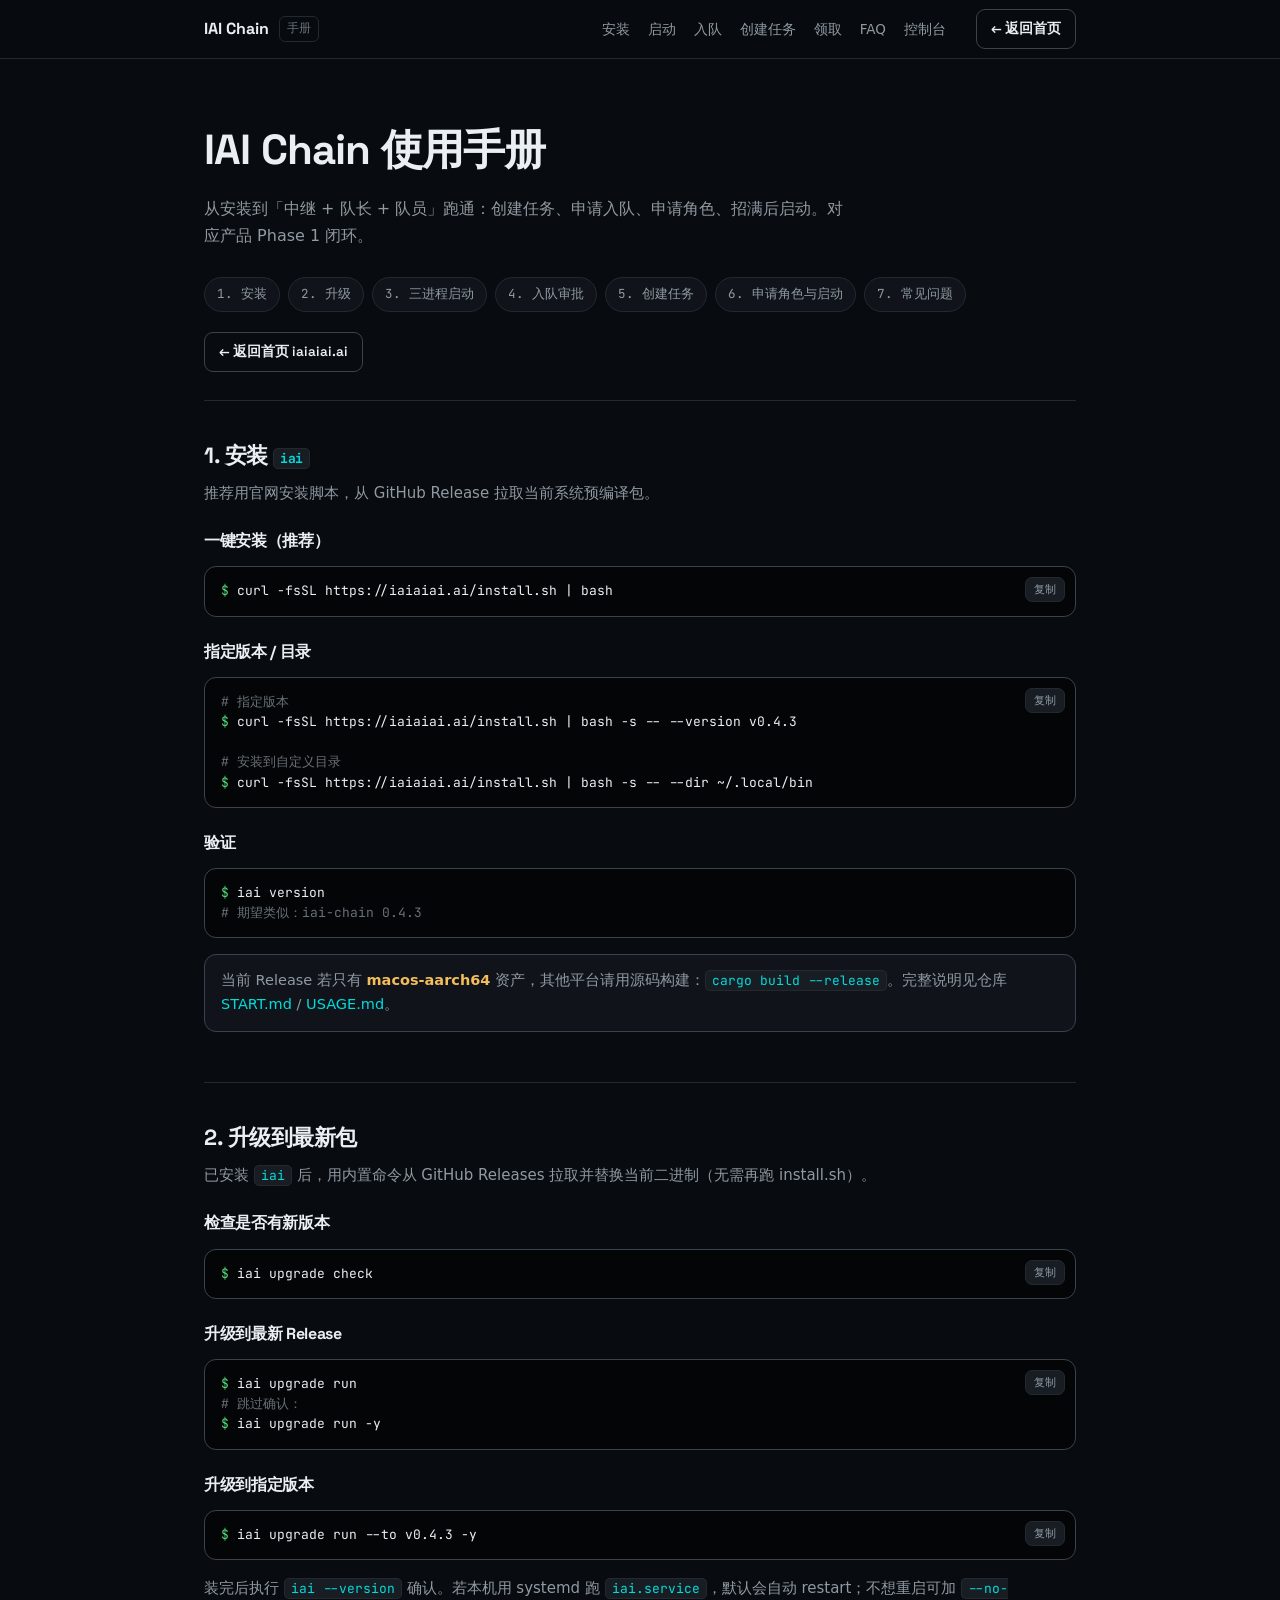
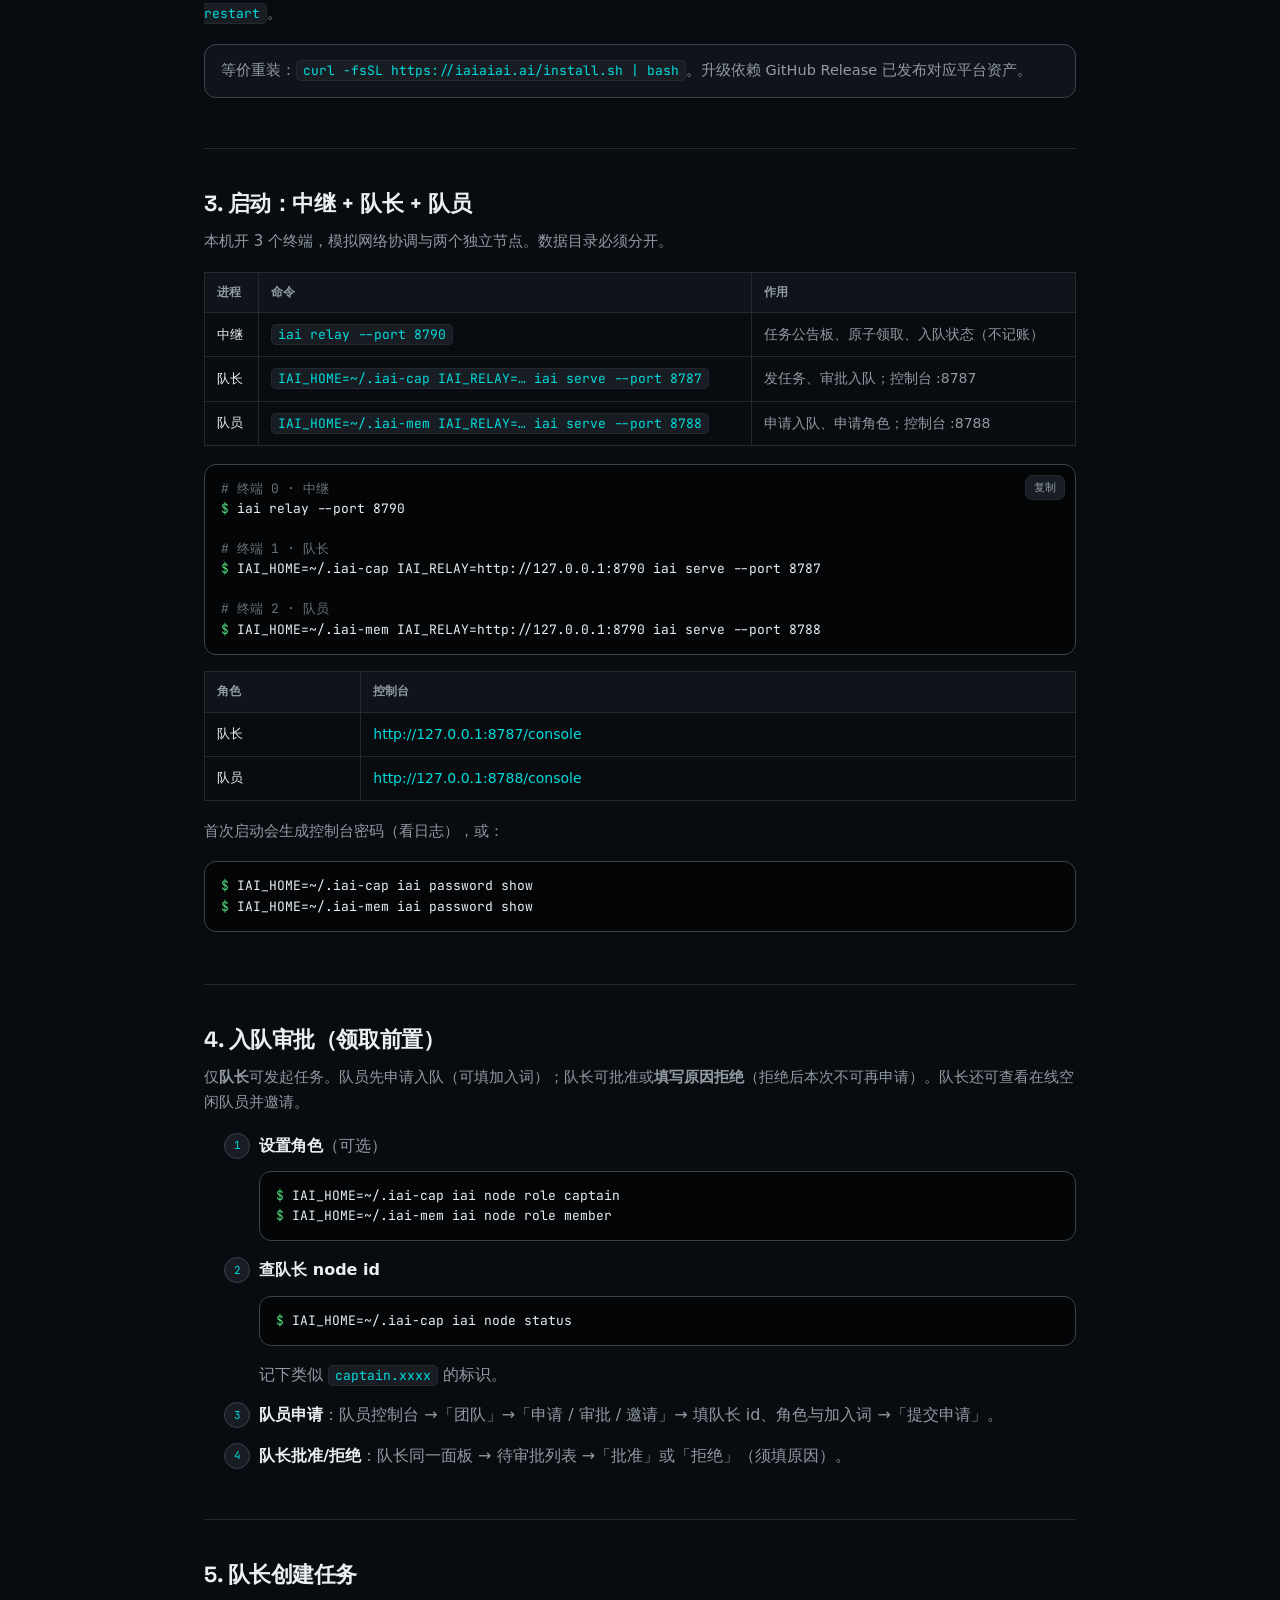
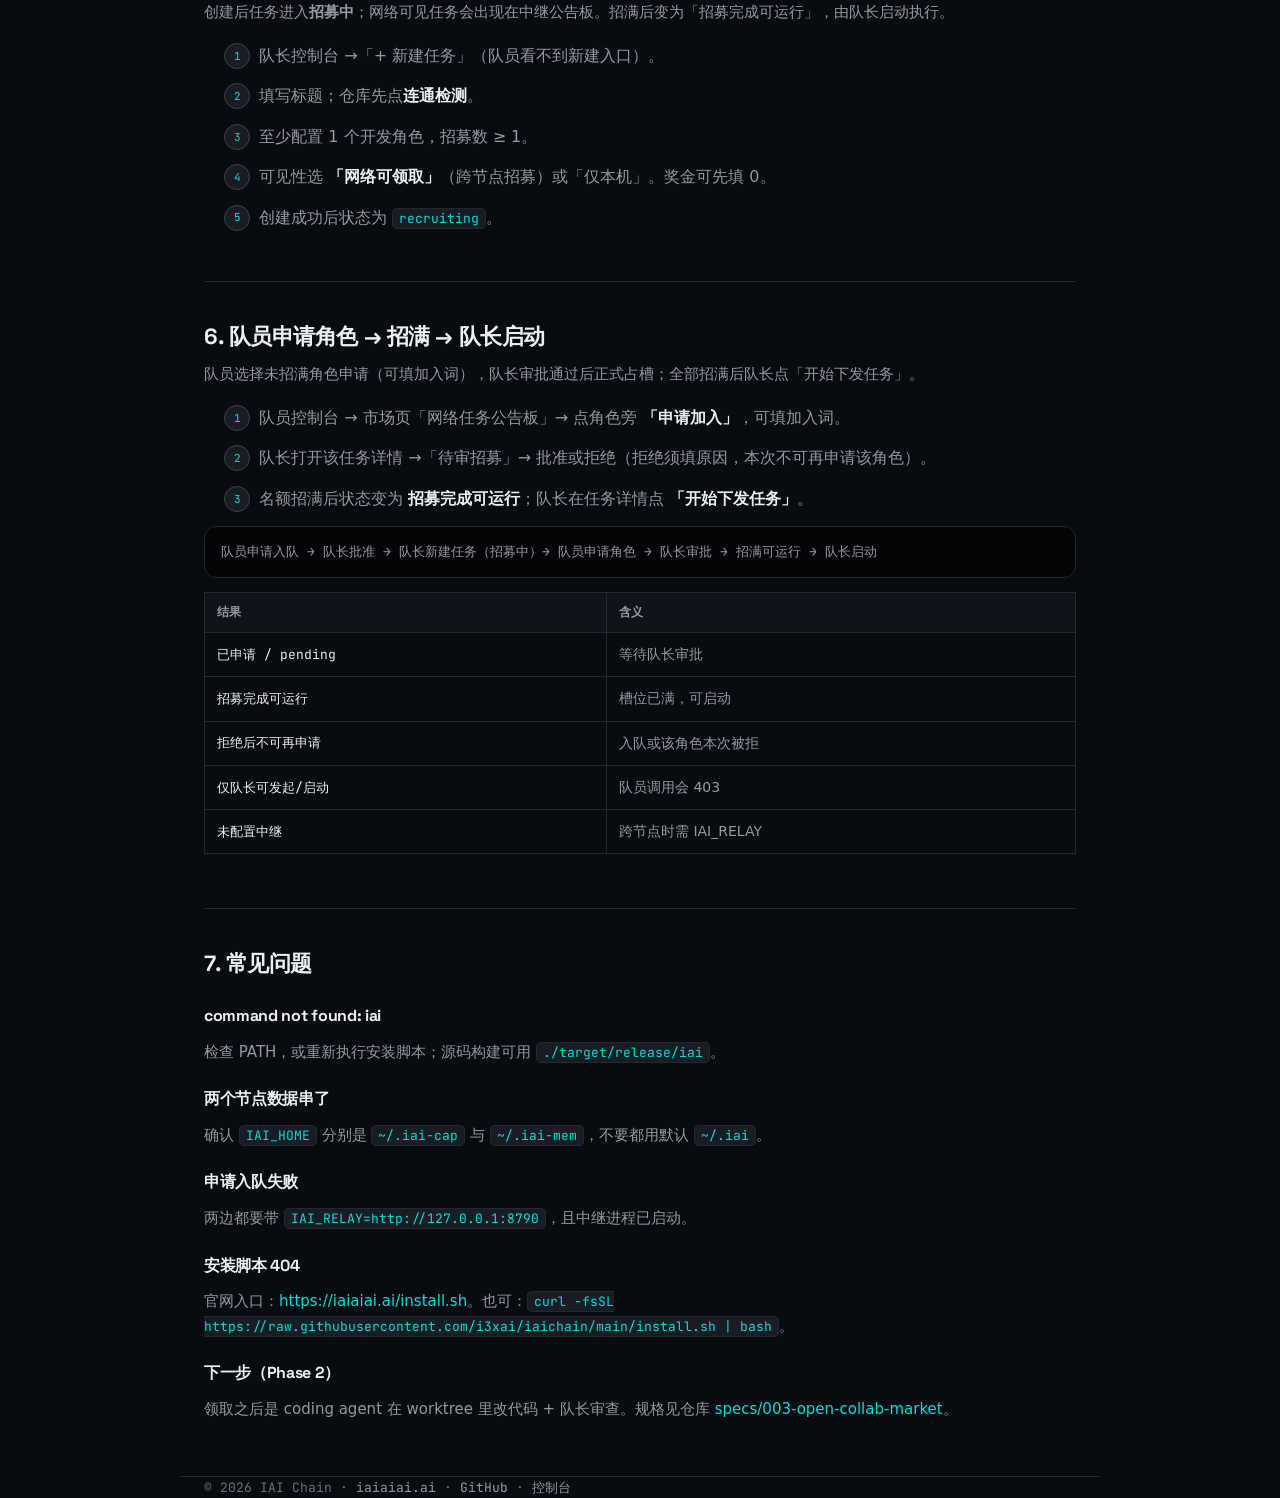
==== commit ccdb8b00: "docs: 补充 iai upgrade 用法，并强制用法变更同步文档 官网手册新增升级章节；START/USAGE 对齐 v0.4.3；新增 alwaysApply 规则 sync-docs。  C" ====
--- a/web/docs/index.html
+++ b/web/docs/index.html
@@ -96,11 +96,12 @@
     <p>从安装到「中继 + 队长 + 队员」跑通：创建任务、申请入队、申请角色、招满后启动。对应产品 Phase 1 闭环。</p>
     <div class="toc">
       <a href="#install">1. 安装</a>
-      <a href="#start">2. 三进程启动</a>
-      <a href="#join">3. 入队审批</a>
-      <a href="#create">4. 创建任务</a>
-      <a href="#claim">5. 领取任务</a>
-      <a href="#faq">6. 常见问题</a>
+      <a href="#upgrade">2. 升级</a>
+      <a href="#start">3. 三进程启动</a>
+      <a href="#join">4. 入队审批</a>
+      <a href="#create">5. 创建任务</a>
+      <a href="#claim">6. 申请角色与启动</a>
+      <a href="#faq">7. 常见问题</a>
     </div>
     <p style="margin-top:20px"><a class="btn-home" href="/" style="margin-left:0">← 返回首页 iaiaiai.ai</a></p>
   </div>
@@ -113,21 +114,40 @@
 <pre><button class="copy-btn" type="button" data-copy="curl -fsSL https://iaiaiai.ai/install.sh | bash">复制</button><span class="pmt">$</span> curl -fsSL https://iaiaiai.ai/install.sh | bash</pre>
 
     <h3>指定版本 / 目录</h3>
-<pre><button class="copy-btn" type="button" data-copy="curl -fsSL https://iaiaiai.ai/install.sh | bash -s -- --version v0.4.2">复制</button><span class="cmt"># 指定版本</span>
-<span class="pmt">$</span> curl -fsSL https://iaiaiai.ai/install.sh | bash -s -- --version v0.4.2
+<pre><button class="copy-btn" type="button" data-copy="curl -fsSL https://iaiaiai.ai/install.sh | bash -s -- --version v0.4.3">复制</button><span class="cmt"># 指定版本</span>
+<span class="pmt">$</span> curl -fsSL https://iaiaiai.ai/install.sh | bash -s -- --version v0.4.3
 
 <span class="cmt"># 安装到自定义目录</span>
 <span class="pmt">$</span> curl -fsSL https://iaiaiai.ai/install.sh | bash -s -- --dir ~/.local/bin</pre>
 
     <h3>验证</h3>
 <pre><span class="pmt">$</span> iai version
-<span class="cmt"># 期望类似：iai-chain 0.4.2</span></pre>
+<span class="cmt"># 期望类似：iai-chain 0.4.3</span></pre>
 
     <div class="callout">当前 Release 若只有 <strong>macos-aarch64</strong> 资产，其他平台请用源码构建：<code class="inline">cargo build --release</code>。完整说明见仓库 <a href="https://github.com/i3xai/iaichain/blob/main/START.md">START.md</a> / <a href="https://github.com/i3xai/iaichain/blob/main/USAGE.md">USAGE.md</a>。</div>
   </section>
 
+  <section id="upgrade">
+    <h2>2. 升级到最新包</h2>
+    <p class="lead">已安装 <code class="inline">iai</code> 后，用内置命令从 GitHub Releases 拉取并替换当前二进制（无需再跑 install.sh）。</p>
+
+    <h3>检查是否有新版本</h3>
+<pre><button class="copy-btn" type="button" data-copy="iai upgrade check">复制</button><span class="pmt">$</span> iai upgrade check</pre>
+
+    <h3>升级到最新 Release</h3>
+<pre><button class="copy-btn" type="button" data-copy="iai upgrade run -y">复制</button><span class="pmt">$</span> iai upgrade run
+<span class="cmt"># 跳过确认：</span>
+<span class="pmt">$</span> iai upgrade run -y</pre>
+
+    <h3>升级到指定版本</h3>
+<pre><button class="copy-btn" type="button" data-copy="iai upgrade run --to v0.4.3 -y">复制</button><span class="pmt">$</span> iai upgrade run --to v0.4.3 -y</pre>
+
+    <p class="lead" style="margin-top:12px">装完后执行 <code class="inline">iai --version</code> 确认。若本机用 systemd 跑 <code class="inline">iai.service</code>，默认会自动 restart；不想重启可加 <code class="inline">--no-restart</code>。</p>
+    <div class="callout">等价重装：<code class="inline">curl -fsSL https://iaiaiai.ai/install.sh | bash</code>。升级依赖 GitHub Release 已发布对应平台资产。</div>
+  </section>
+
   <section id="start">
-    <h2>2. 启动：中继 + 队长 + 队员</h2>
+    <h2>3. 启动：中继 + 队长 + 队员</h2>
     <p class="lead">本机开 3 个终端，模拟网络协调与两个独立节点。数据目录必须分开。</p>
 
     <table class="table">
@@ -162,7 +182,7 @@
   </section>
 
   <section id="join">
-    <h2>3. 入队审批（领取前置）</h2>
+    <h2>4. 入队审批（领取前置）</h2>
     <p class="lead">仅<strong>队长</strong>可发起任务。队员先申请入队（可填加入词）；队长可批准或<strong>填写原因拒绝</strong>（拒绝后本次不可再申请）。队长还可查看在线空闲队员并邀请。</p>
     <ol class="steps">
       <li><strong>设置角色</strong>（可选）
@@ -179,7 +199,7 @@
   </section>
 
   <section id="create">
-    <h2>4. 队长创建任务</h2>
+    <h2>5. 队长创建任务</h2>
     <p class="lead">创建后任务进入<strong>招募中</strong>；网络可见任务会出现在中继公告板。招满后变为「招募完成可运行」，由队长启动执行。</p>
     <ol class="steps">
       <li>队长控制台 →「+ 新建任务」（队员看不到新建入口）。</li>
@@ -191,7 +211,7 @@
   </section>
 
   <section id="claim">
-    <h2>5. 队员申请角色 → 招满 → 队长启动</h2>
+    <h2>6. 队员申请角色 → 招满 → 队长启动</h2>
     <p class="lead">队员选择未招满角色申请（可填加入词），队长审批通过后正式占槽；全部招满后队长点「开始下发任务」。</p>
     <ol class="steps">
       <li>队员控制台 → 市场页「网络任务公告板」→ 点角色旁 <strong>「申请加入」</strong>，可填加入词。</li>
@@ -214,7 +234,7 @@
   </section>
 
   <section id="faq">
-    <h2>6. 常见问题</h2>
+    <h2>7. 常见问题</h2>
     <h3>command not found: iai</h3>
     <p class="lead">检查 PATH，或重新执行安装脚本；源码构建可用 <code class="inline">./target/release/iai</code>。</p>
 
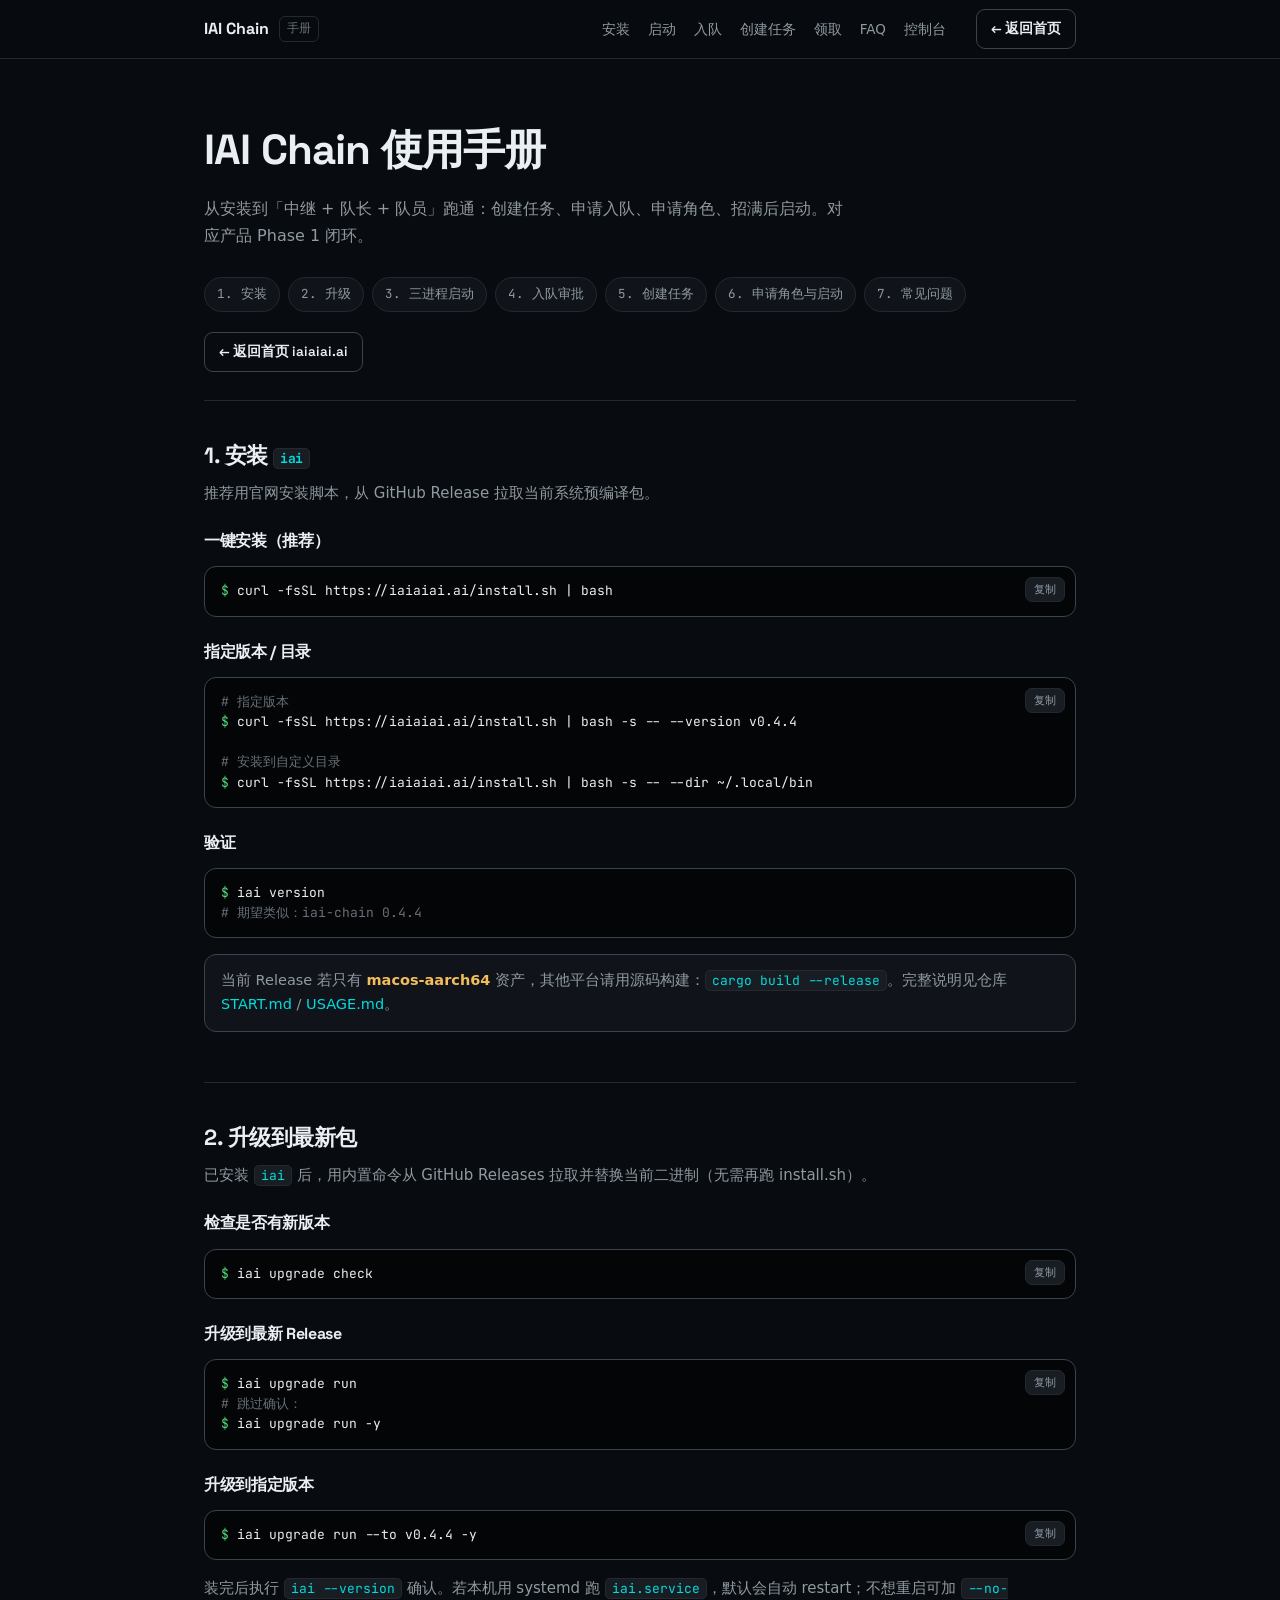
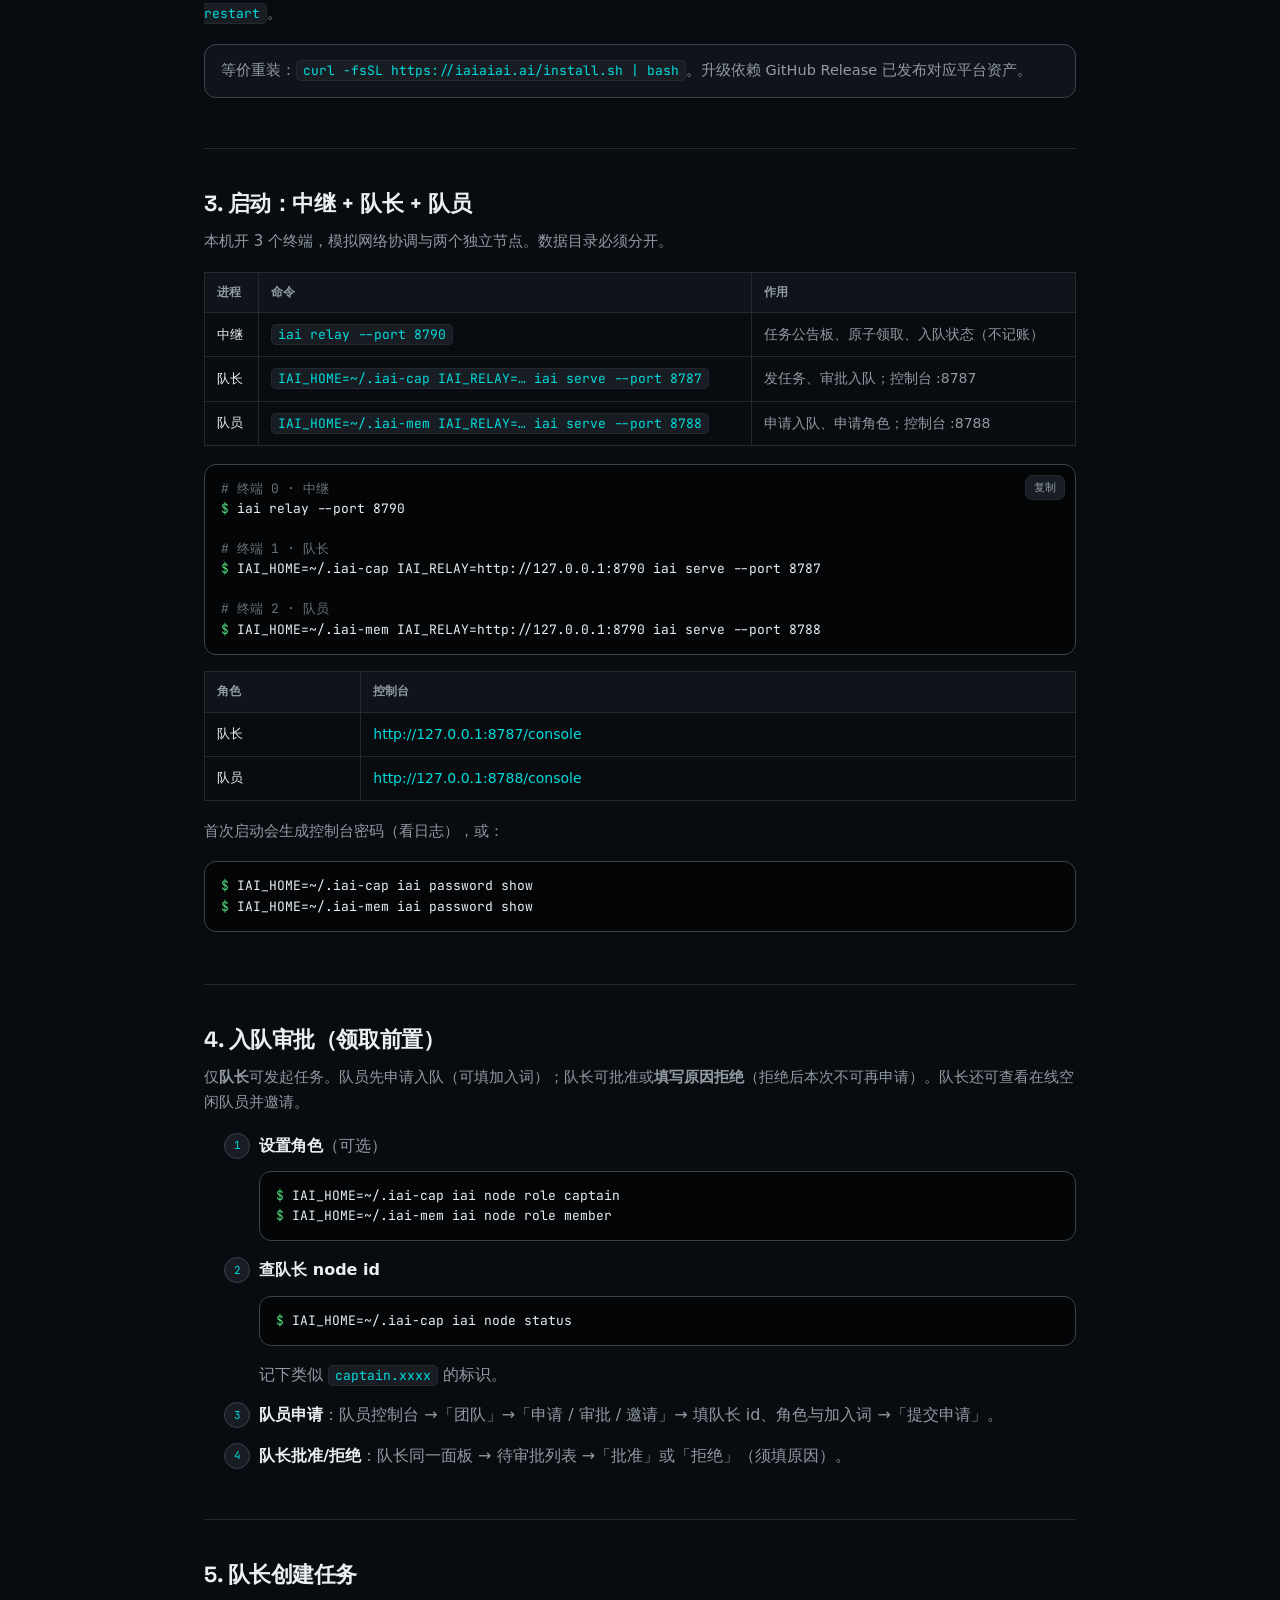
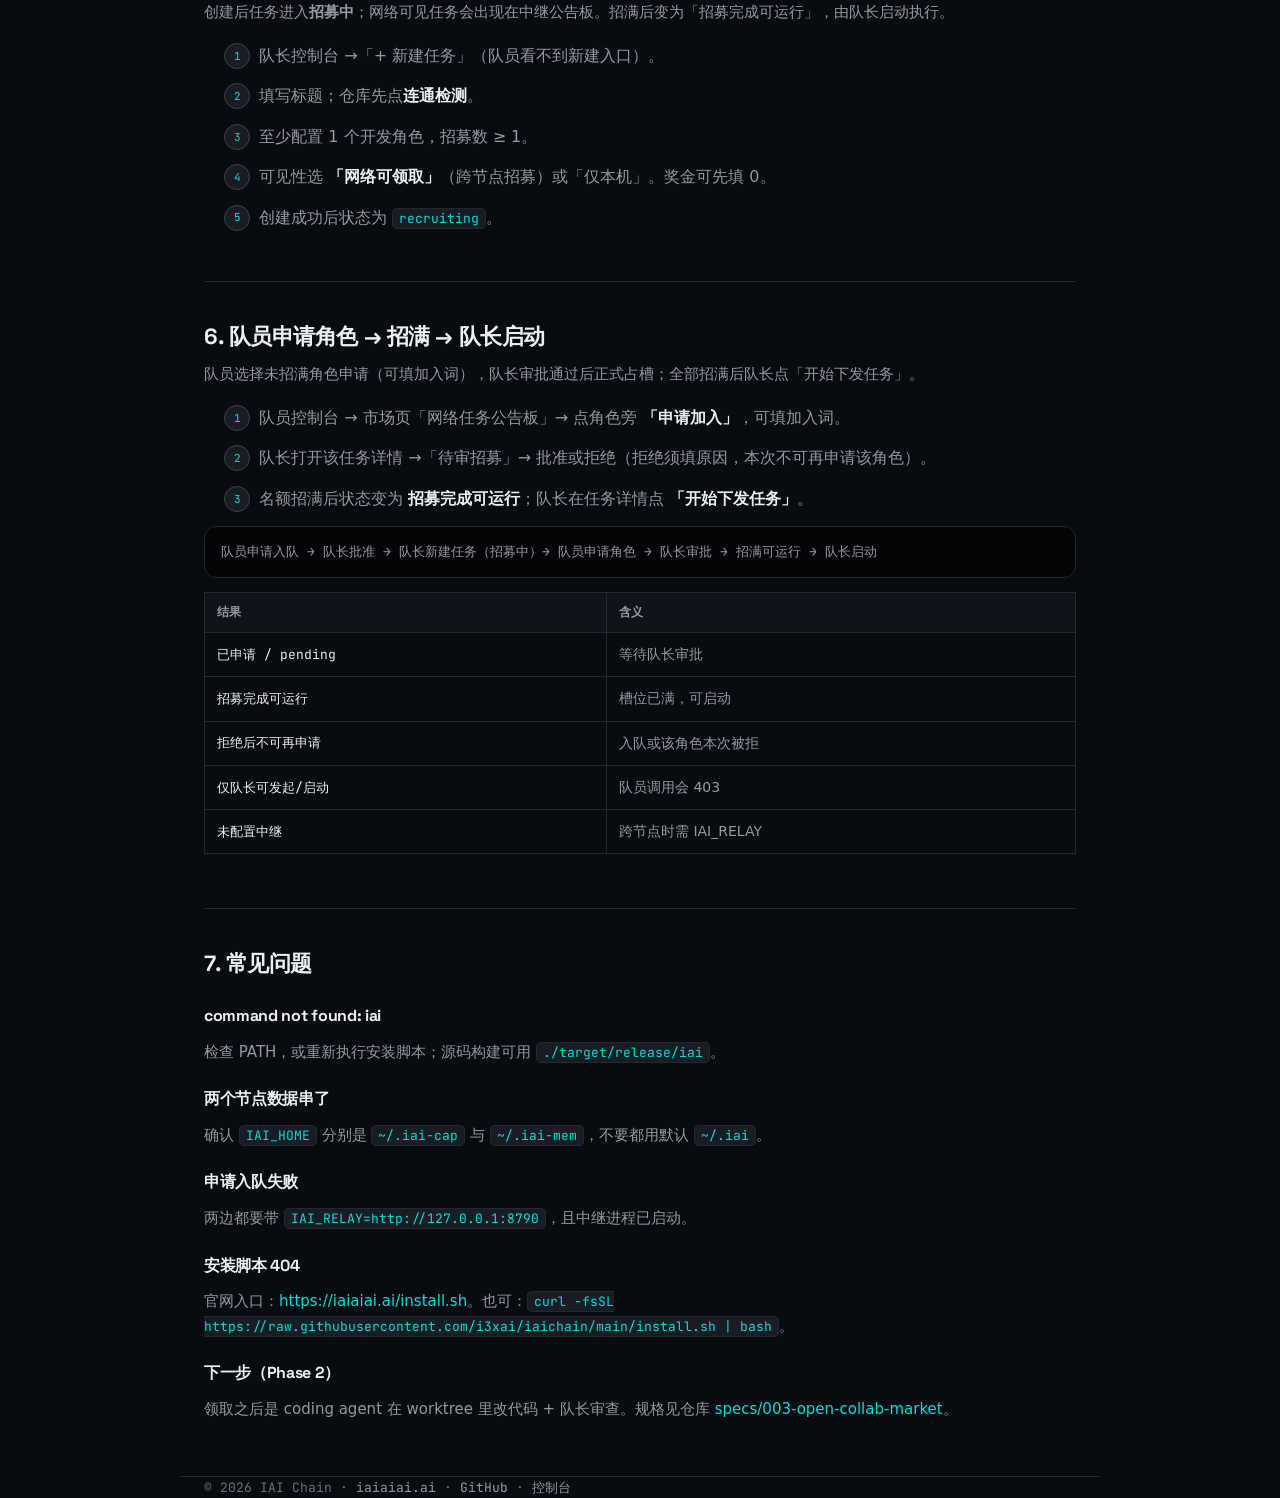
==== commit dc77a696: "fix: 升级解压兼容嵌套包布局，Release 改为顶层 iai iai upgrade 原先只认解压根目录的二进制，与 publish 的子目录布局冲突；现兼容两种布局，并修正打包为顶层 iai，" ====
--- a/web/docs/index.html
+++ b/web/docs/index.html
@@ -114,15 +114,15 @@
 <pre><button class="copy-btn" type="button" data-copy="curl -fsSL https://iaiaiai.ai/install.sh | bash">复制</button><span class="pmt">$</span> curl -fsSL https://iaiaiai.ai/install.sh | bash</pre>
 
     <h3>指定版本 / 目录</h3>
-<pre><button class="copy-btn" type="button" data-copy="curl -fsSL https://iaiaiai.ai/install.sh | bash -s -- --version v0.4.3">复制</button><span class="cmt"># 指定版本</span>
-<span class="pmt">$</span> curl -fsSL https://iaiaiai.ai/install.sh | bash -s -- --version v0.4.3
+<pre><button class="copy-btn" type="button" data-copy="curl -fsSL https://iaiaiai.ai/install.sh | bash -s -- --version v0.4.4">复制</button><span class="cmt"># 指定版本</span>
+<span class="pmt">$</span> curl -fsSL https://iaiaiai.ai/install.sh | bash -s -- --version v0.4.4
 
 <span class="cmt"># 安装到自定义目录</span>
 <span class="pmt">$</span> curl -fsSL https://iaiaiai.ai/install.sh | bash -s -- --dir ~/.local/bin</pre>
 
     <h3>验证</h3>
 <pre><span class="pmt">$</span> iai version
-<span class="cmt"># 期望类似：iai-chain 0.4.3</span></pre>
+<span class="cmt"># 期望类似：iai-chain 0.4.4</span></pre>
 
     <div class="callout">当前 Release 若只有 <strong>macos-aarch64</strong> 资产，其他平台请用源码构建：<code class="inline">cargo build --release</code>。完整说明见仓库 <a href="https://github.com/i3xai/iaichain/blob/main/START.md">START.md</a> / <a href="https://github.com/i3xai/iaichain/blob/main/USAGE.md">USAGE.md</a>。</div>
   </section>
@@ -140,7 +140,7 @@
 <span class="pmt">$</span> iai upgrade run -y</pre>
 
     <h3>升级到指定版本</h3>
-<pre><button class="copy-btn" type="button" data-copy="iai upgrade run --to v0.4.3 -y">复制</button><span class="pmt">$</span> iai upgrade run --to v0.4.3 -y</pre>
+<pre><button class="copy-btn" type="button" data-copy="iai upgrade run --to v0.4.4 -y">复制</button><span class="pmt">$</span> iai upgrade run --to v0.4.4 -y</pre>
 
     <p class="lead" style="margin-top:12px">装完后执行 <code class="inline">iai --version</code> 确认。若本机用 systemd 跑 <code class="inline">iai.service</code>，默认会自动 restart；不想重启可加 <code class="inline">--no-restart</code>。</p>
     <div class="callout">等价重装：<code class="inline">curl -fsSL https://iaiaiai.ai/install.sh | bash</code>。升级依赖 GitHub Release 已发布对应平台资产。</div>
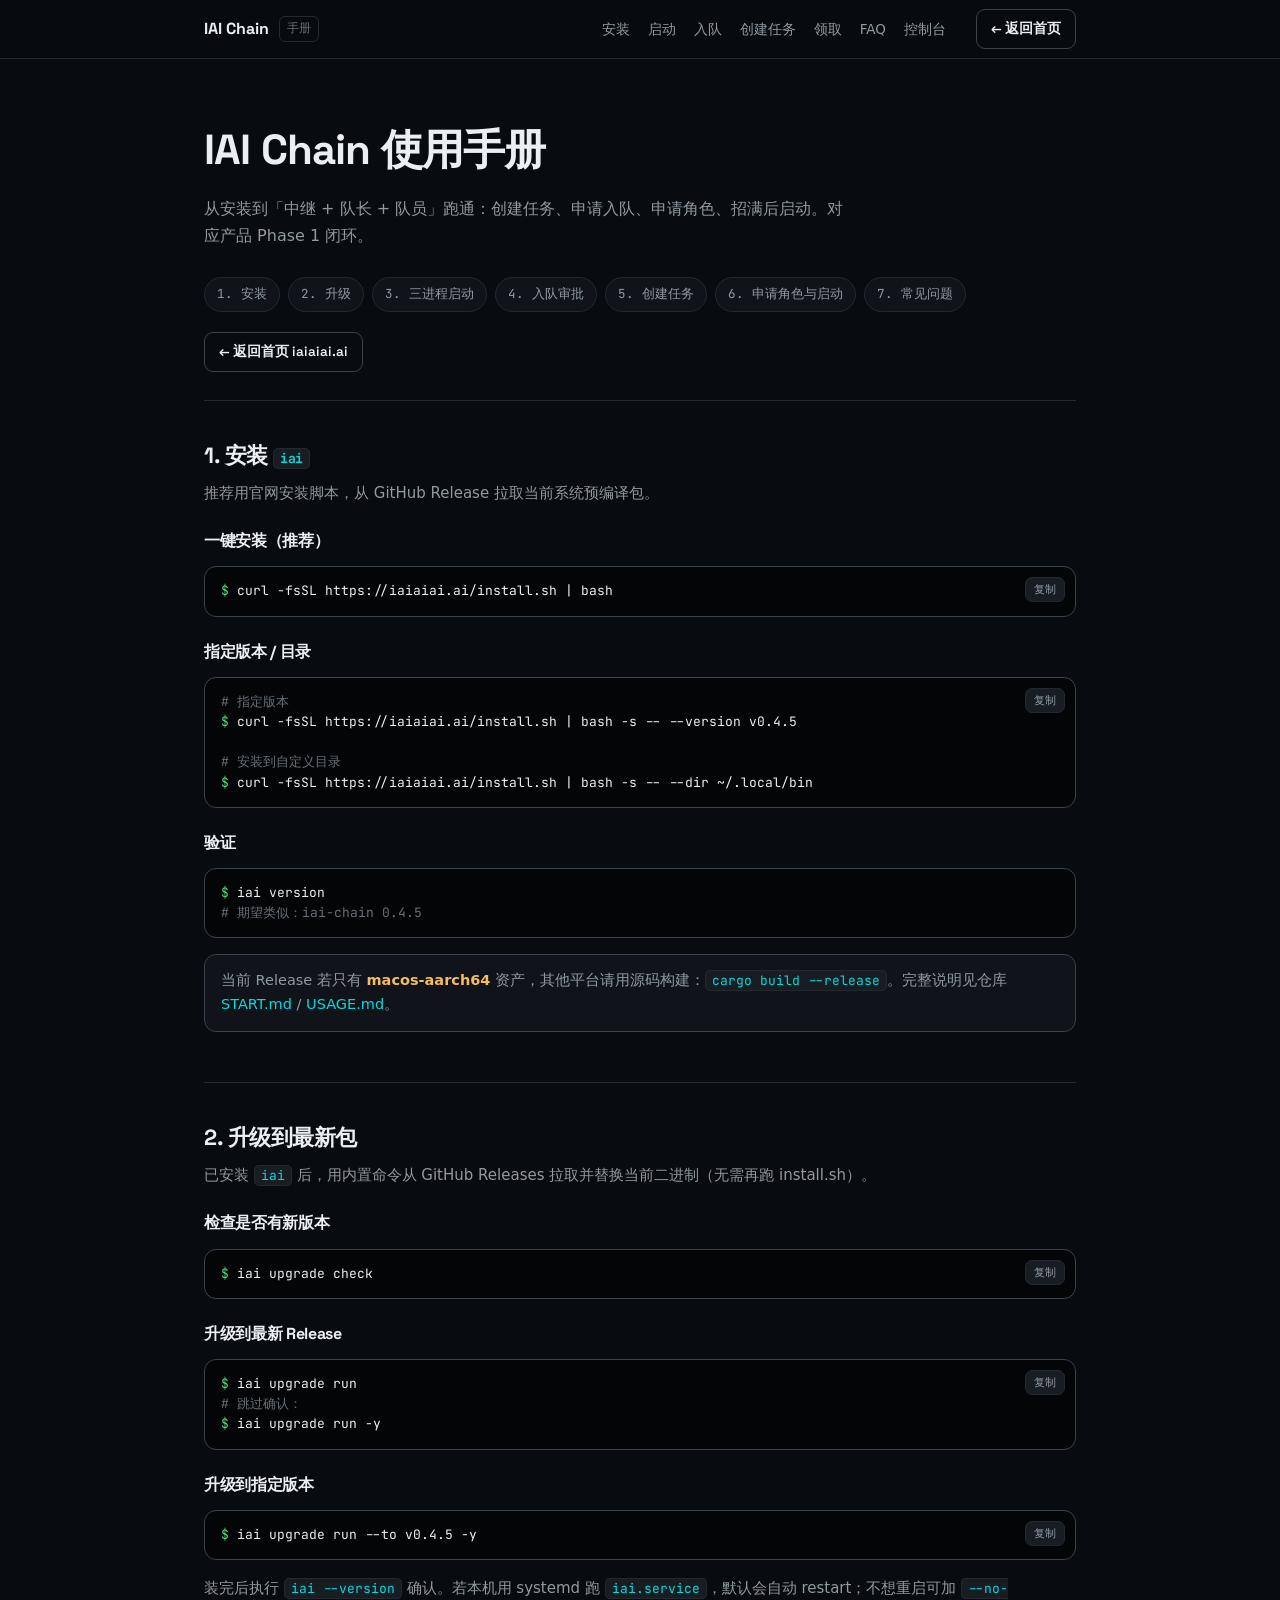
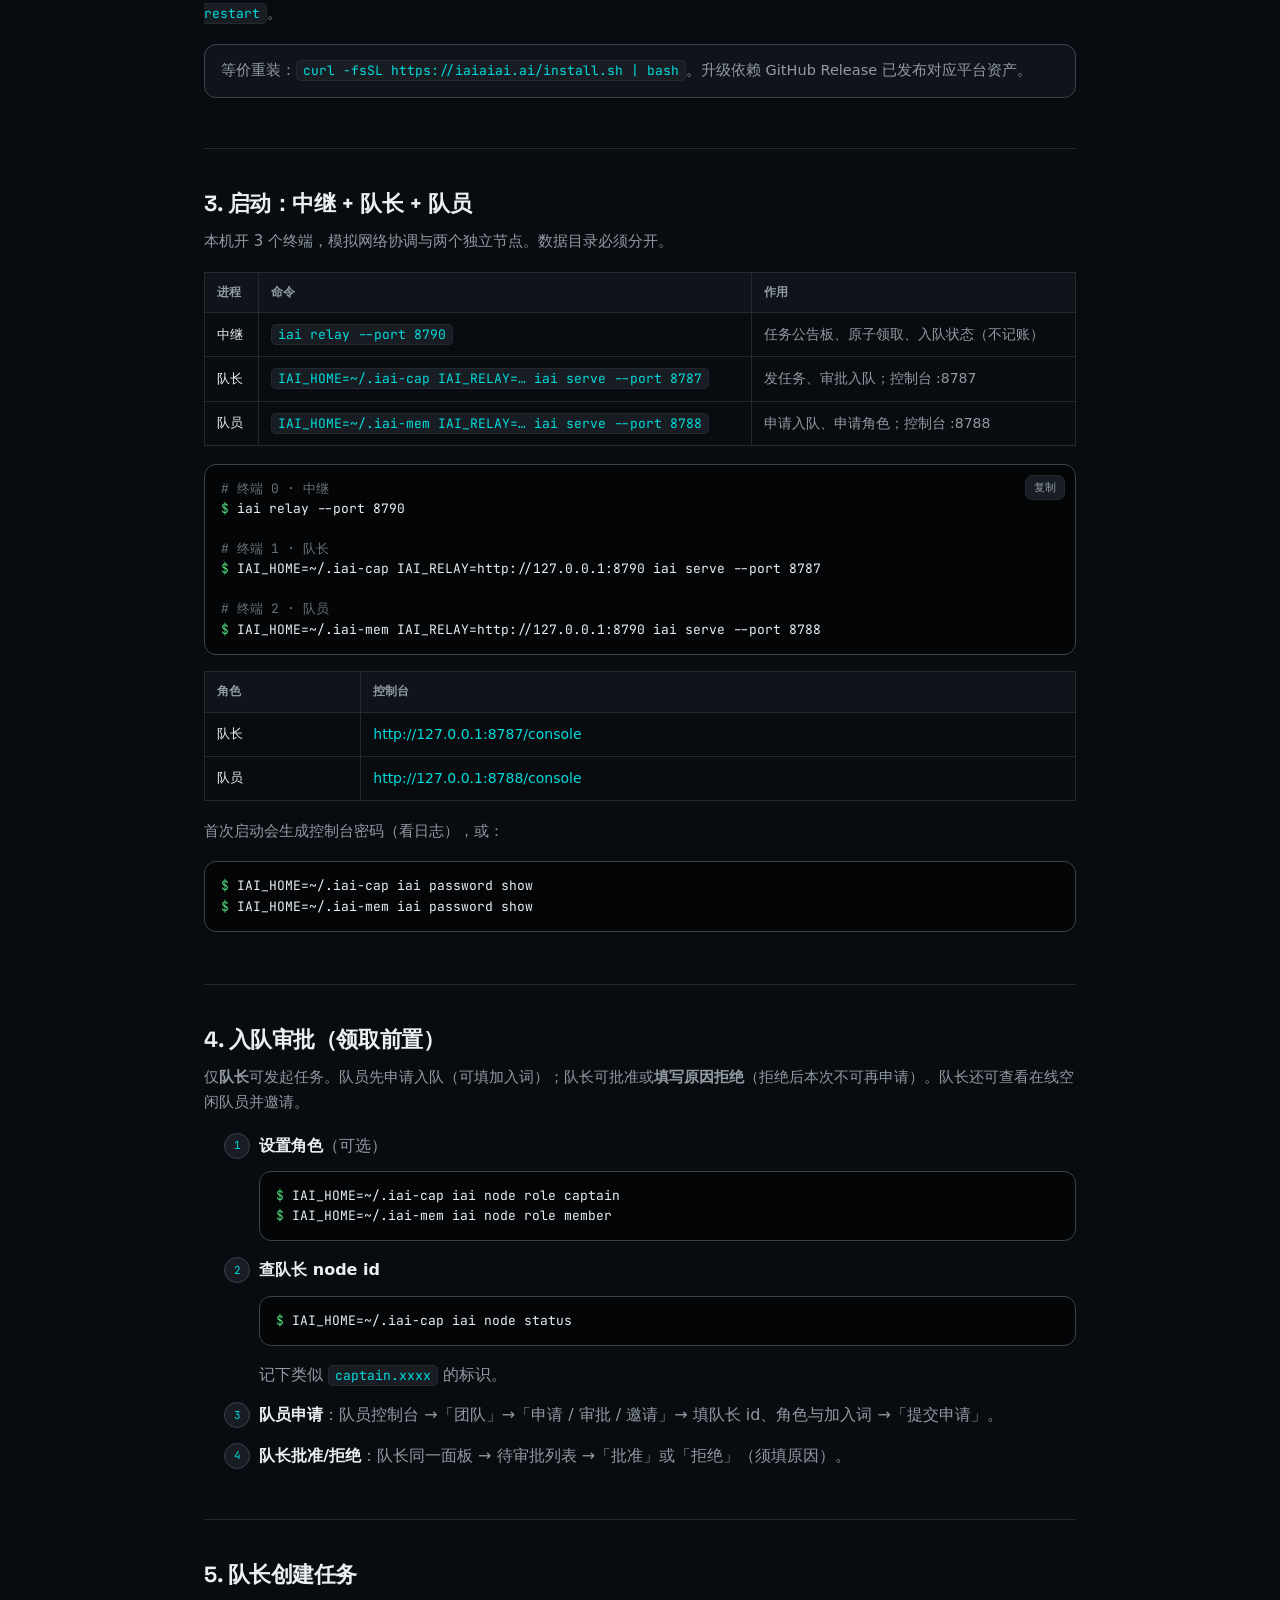
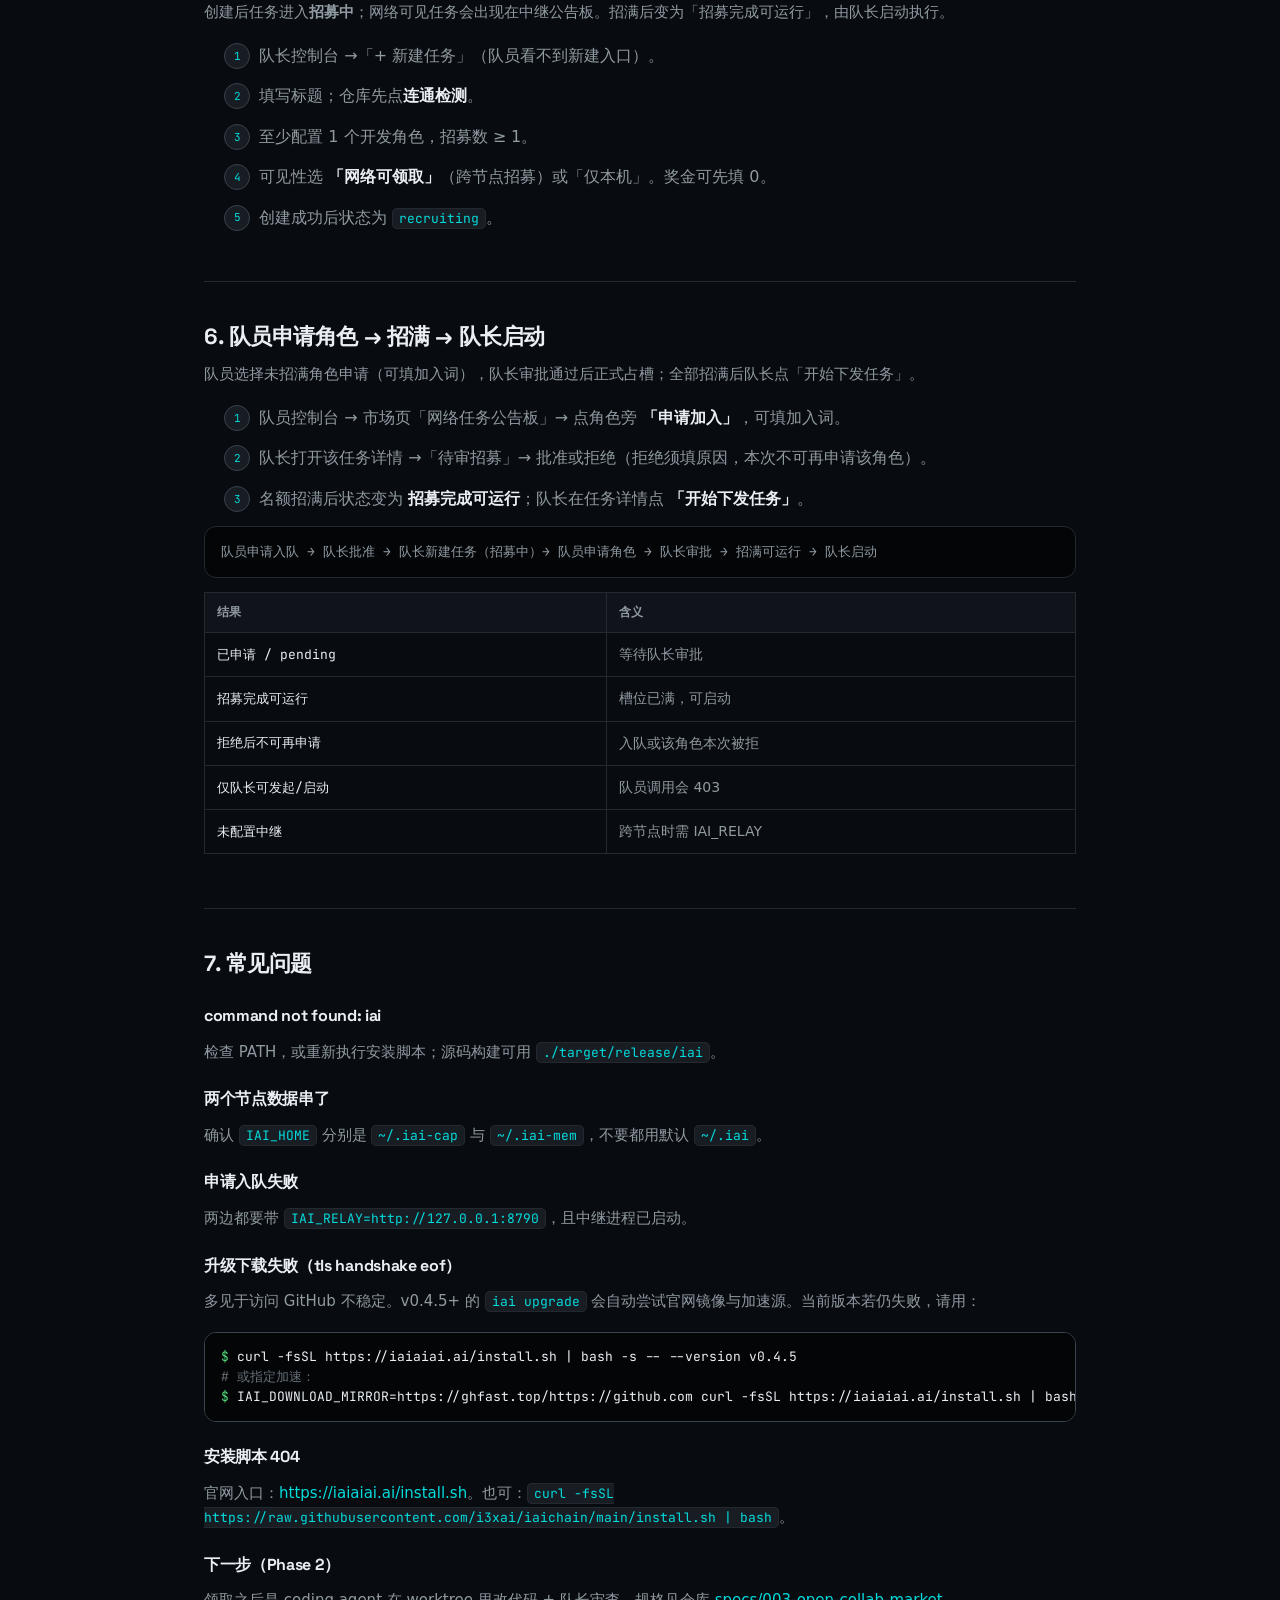
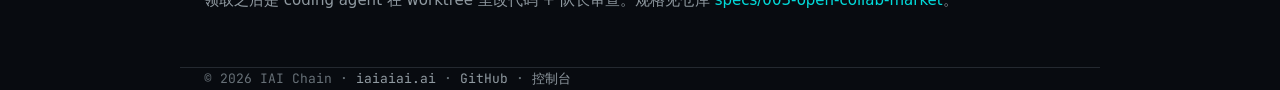
==== commit da4c50d2: "fix: 升级/安装下载支持镜像回退，规避 GitHub TLS 失败 iai upgrade 与 install.sh 依次尝试官网 /releases、ghfast 等源；publish 同步资产" ====
--- a/web/docs/index.html
+++ b/web/docs/index.html
@@ -114,15 +114,15 @@
 <pre><button class="copy-btn" type="button" data-copy="curl -fsSL https://iaiaiai.ai/install.sh | bash">复制</button><span class="pmt">$</span> curl -fsSL https://iaiaiai.ai/install.sh | bash</pre>
 
     <h3>指定版本 / 目录</h3>
-<pre><button class="copy-btn" type="button" data-copy="curl -fsSL https://iaiaiai.ai/install.sh | bash -s -- --version v0.4.4">复制</button><span class="cmt"># 指定版本</span>
-<span class="pmt">$</span> curl -fsSL https://iaiaiai.ai/install.sh | bash -s -- --version v0.4.4
+<pre><button class="copy-btn" type="button" data-copy="curl -fsSL https://iaiaiai.ai/install.sh | bash -s -- --version v0.4.5">复制</button><span class="cmt"># 指定版本</span>
+<span class="pmt">$</span> curl -fsSL https://iaiaiai.ai/install.sh | bash -s -- --version v0.4.5
 
 <span class="cmt"># 安装到自定义目录</span>
 <span class="pmt">$</span> curl -fsSL https://iaiaiai.ai/install.sh | bash -s -- --dir ~/.local/bin</pre>
 
     <h3>验证</h3>
 <pre><span class="pmt">$</span> iai version
-<span class="cmt"># 期望类似：iai-chain 0.4.4</span></pre>
+<span class="cmt"># 期望类似：iai-chain 0.4.5</span></pre>
 
     <div class="callout">当前 Release 若只有 <strong>macos-aarch64</strong> 资产，其他平台请用源码构建：<code class="inline">cargo build --release</code>。完整说明见仓库 <a href="https://github.com/i3xai/iaichain/blob/main/START.md">START.md</a> / <a href="https://github.com/i3xai/iaichain/blob/main/USAGE.md">USAGE.md</a>。</div>
   </section>
@@ -140,7 +140,7 @@
 <span class="pmt">$</span> iai upgrade run -y</pre>
 
     <h3>升级到指定版本</h3>
-<pre><button class="copy-btn" type="button" data-copy="iai upgrade run --to v0.4.4 -y">复制</button><span class="pmt">$</span> iai upgrade run --to v0.4.4 -y</pre>
+<pre><button class="copy-btn" type="button" data-copy="iai upgrade run --to v0.4.5 -y">复制</button><span class="pmt">$</span> iai upgrade run --to v0.4.5 -y</pre>
 
     <p class="lead" style="margin-top:12px">装完后执行 <code class="inline">iai --version</code> 确认。若本机用 systemd 跑 <code class="inline">iai.service</code>，默认会自动 restart；不想重启可加 <code class="inline">--no-restart</code>。</p>
     <div class="callout">等价重装：<code class="inline">curl -fsSL https://iaiaiai.ai/install.sh | bash</code>。升级依赖 GitHub Release 已发布对应平台资产。</div>
@@ -244,6 +244,12 @@
     <h3>申请入队失败</h3>
     <p class="lead">两边都要带 <code class="inline">IAI_RELAY=http://127.0.0.1:8790</code>，且中继进程已启动。</p>
 
+    <h3>升级下载失败（tls handshake eof）</h3>
+    <p class="lead">多见于访问 GitHub 不稳定。v0.4.5+ 的 <code class="inline">iai upgrade</code> 会自动尝试官网镜像与加速源。当前版本若仍失败，请用：</p>
+<pre><span class="pmt">$</span> curl -fsSL https://iaiaiai.ai/install.sh | bash -s -- --version v0.4.5
+<span class="cmt"># 或指定加速：</span>
+<span class="pmt">$</span> IAI_DOWNLOAD_MIRROR=https://ghfast.top/https://github.com curl -fsSL https://iaiaiai.ai/install.sh | bash</pre>
+
     <h3>安装脚本 404</h3>
     <p class="lead">官网入口：<a href="https://iaiaiai.ai/install.sh">https://iaiaiai.ai/install.sh</a>。也可：<code class="inline">curl -fsSL https://raw.githubusercontent.com/i3xai/iaichain/main/install.sh | bash</code>。</p>
 
